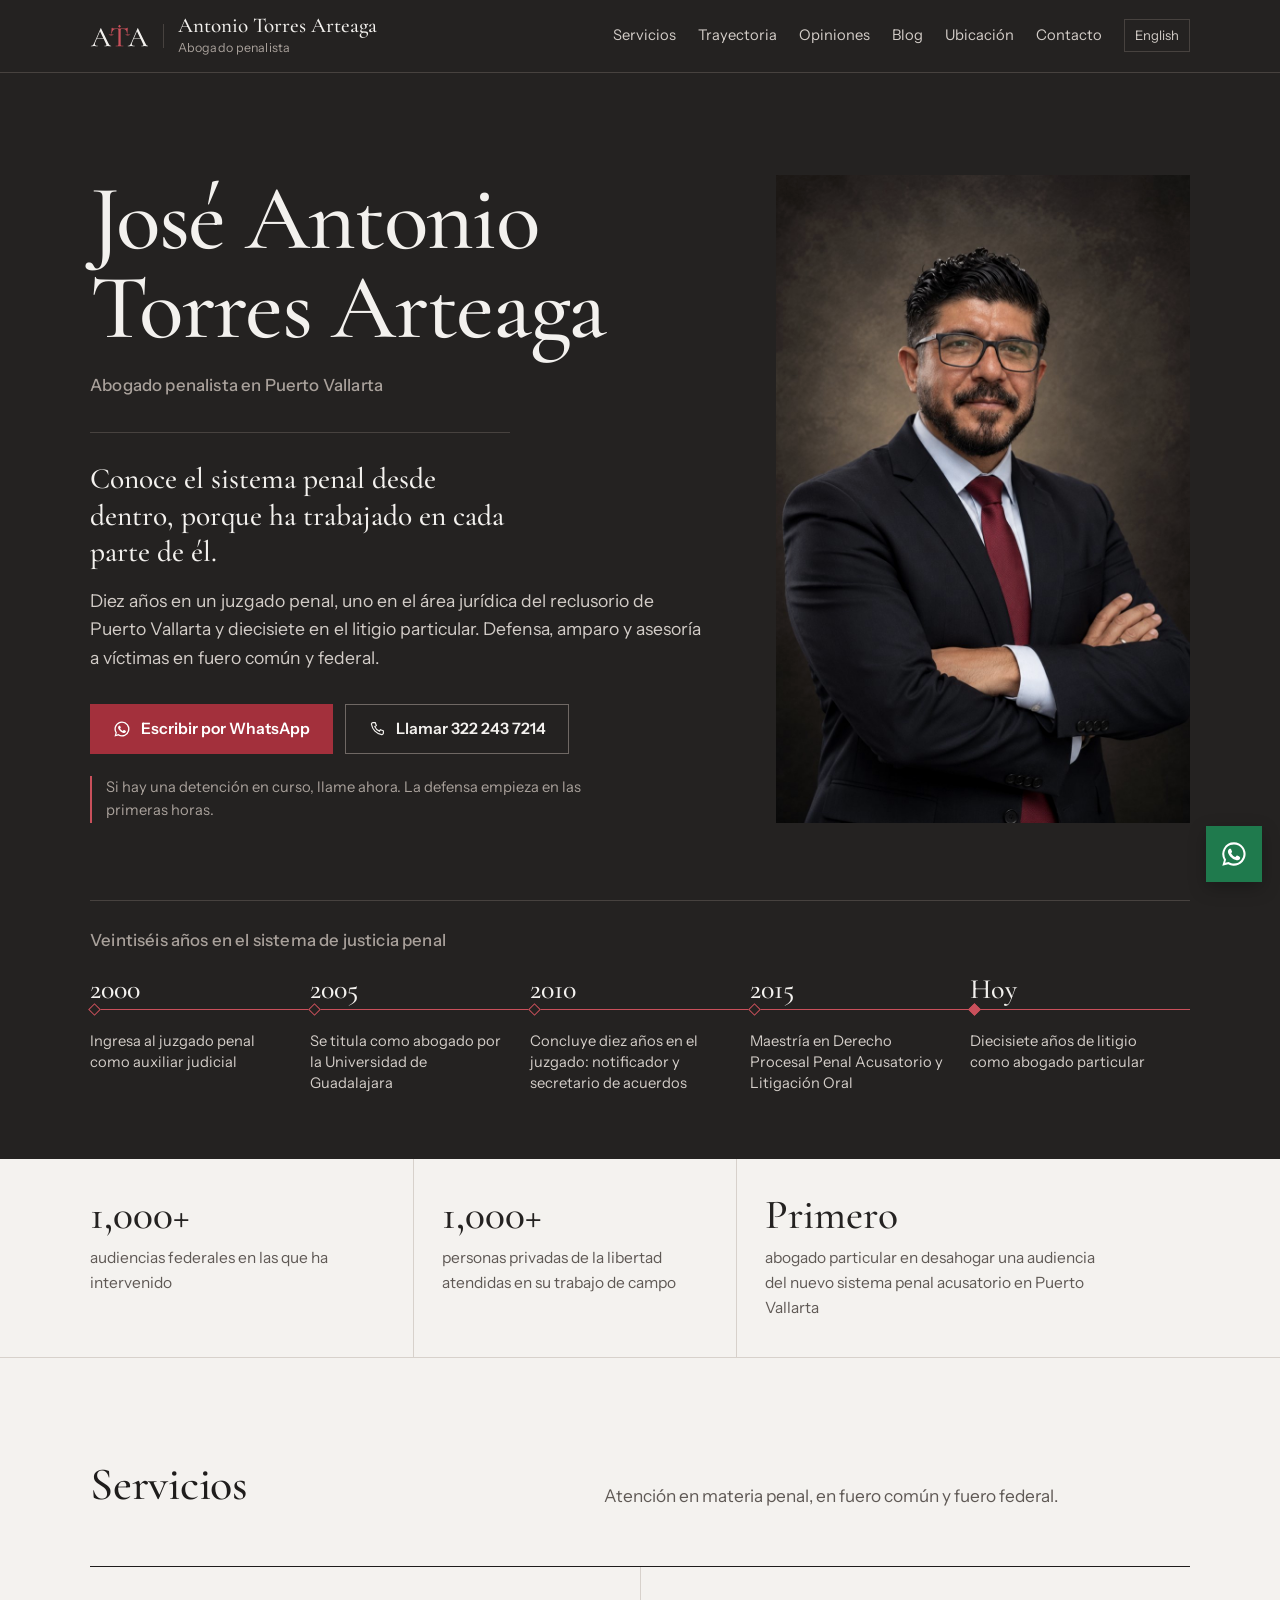
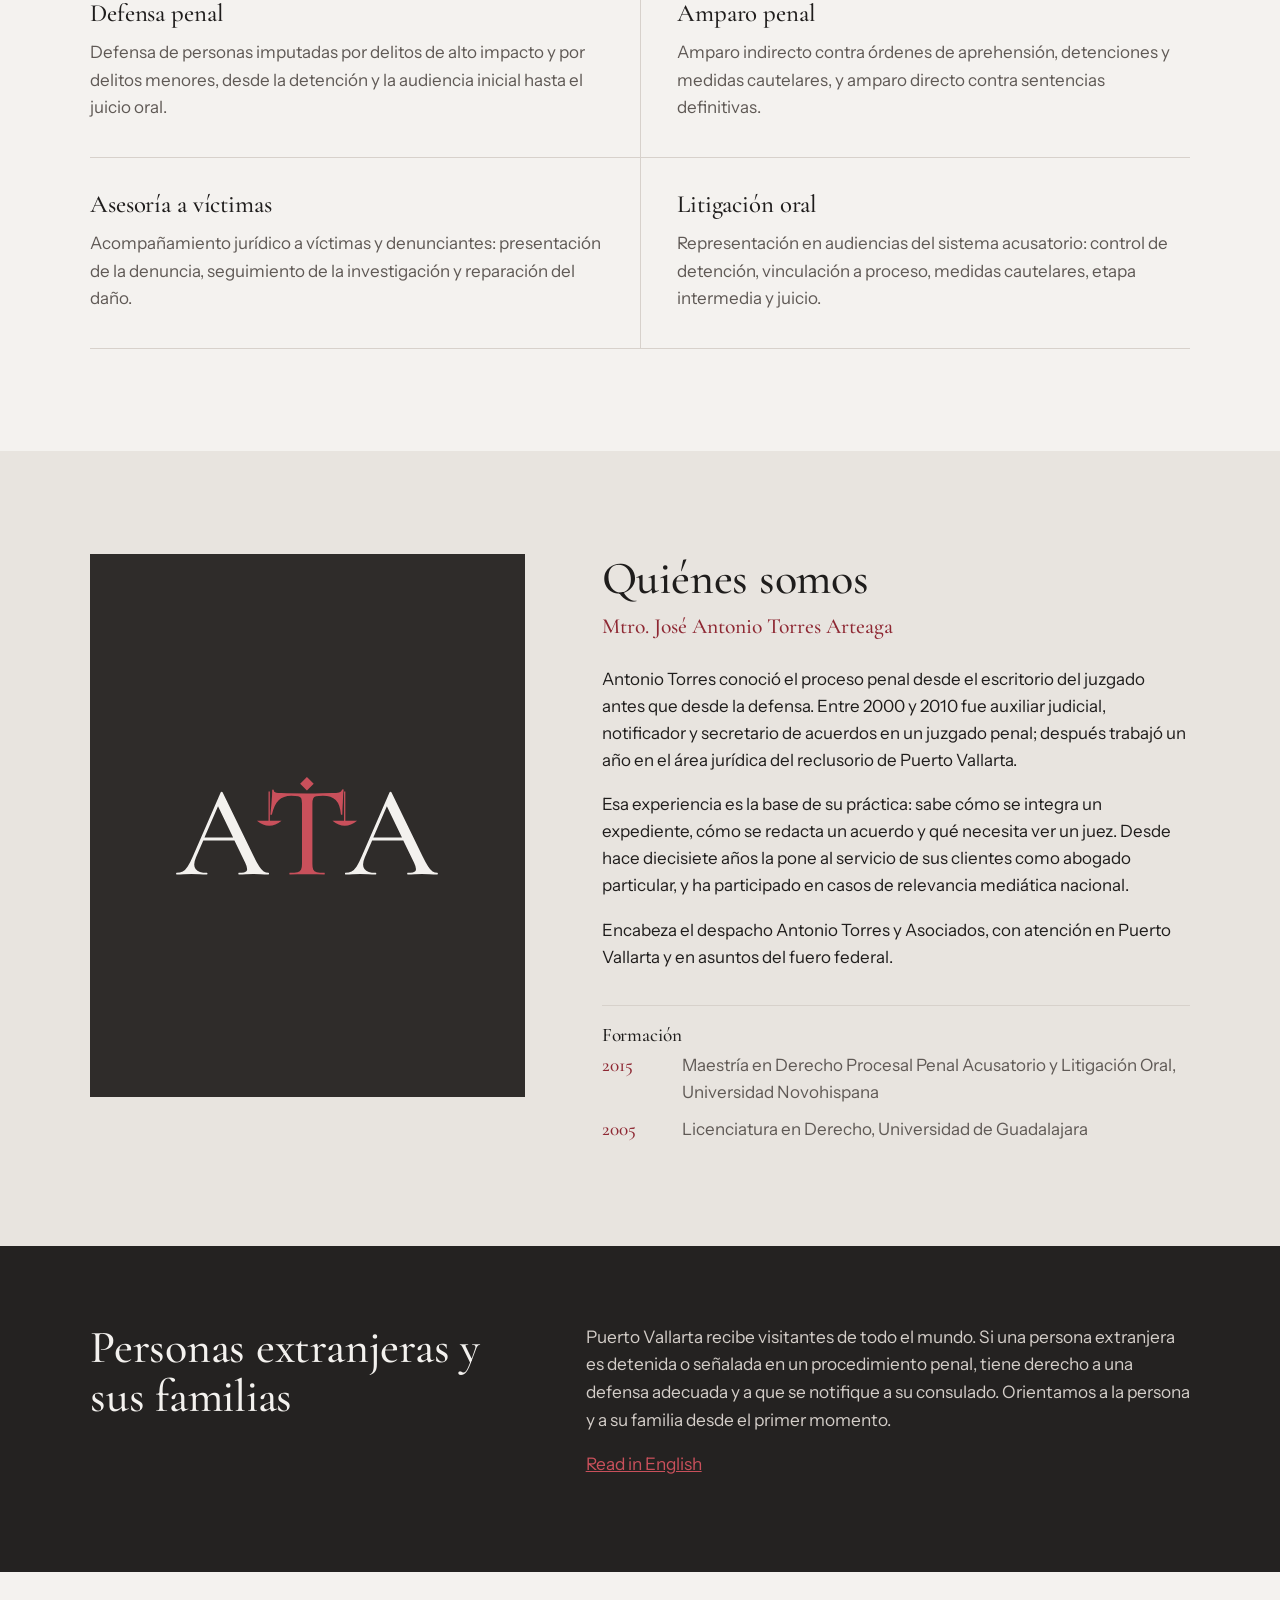
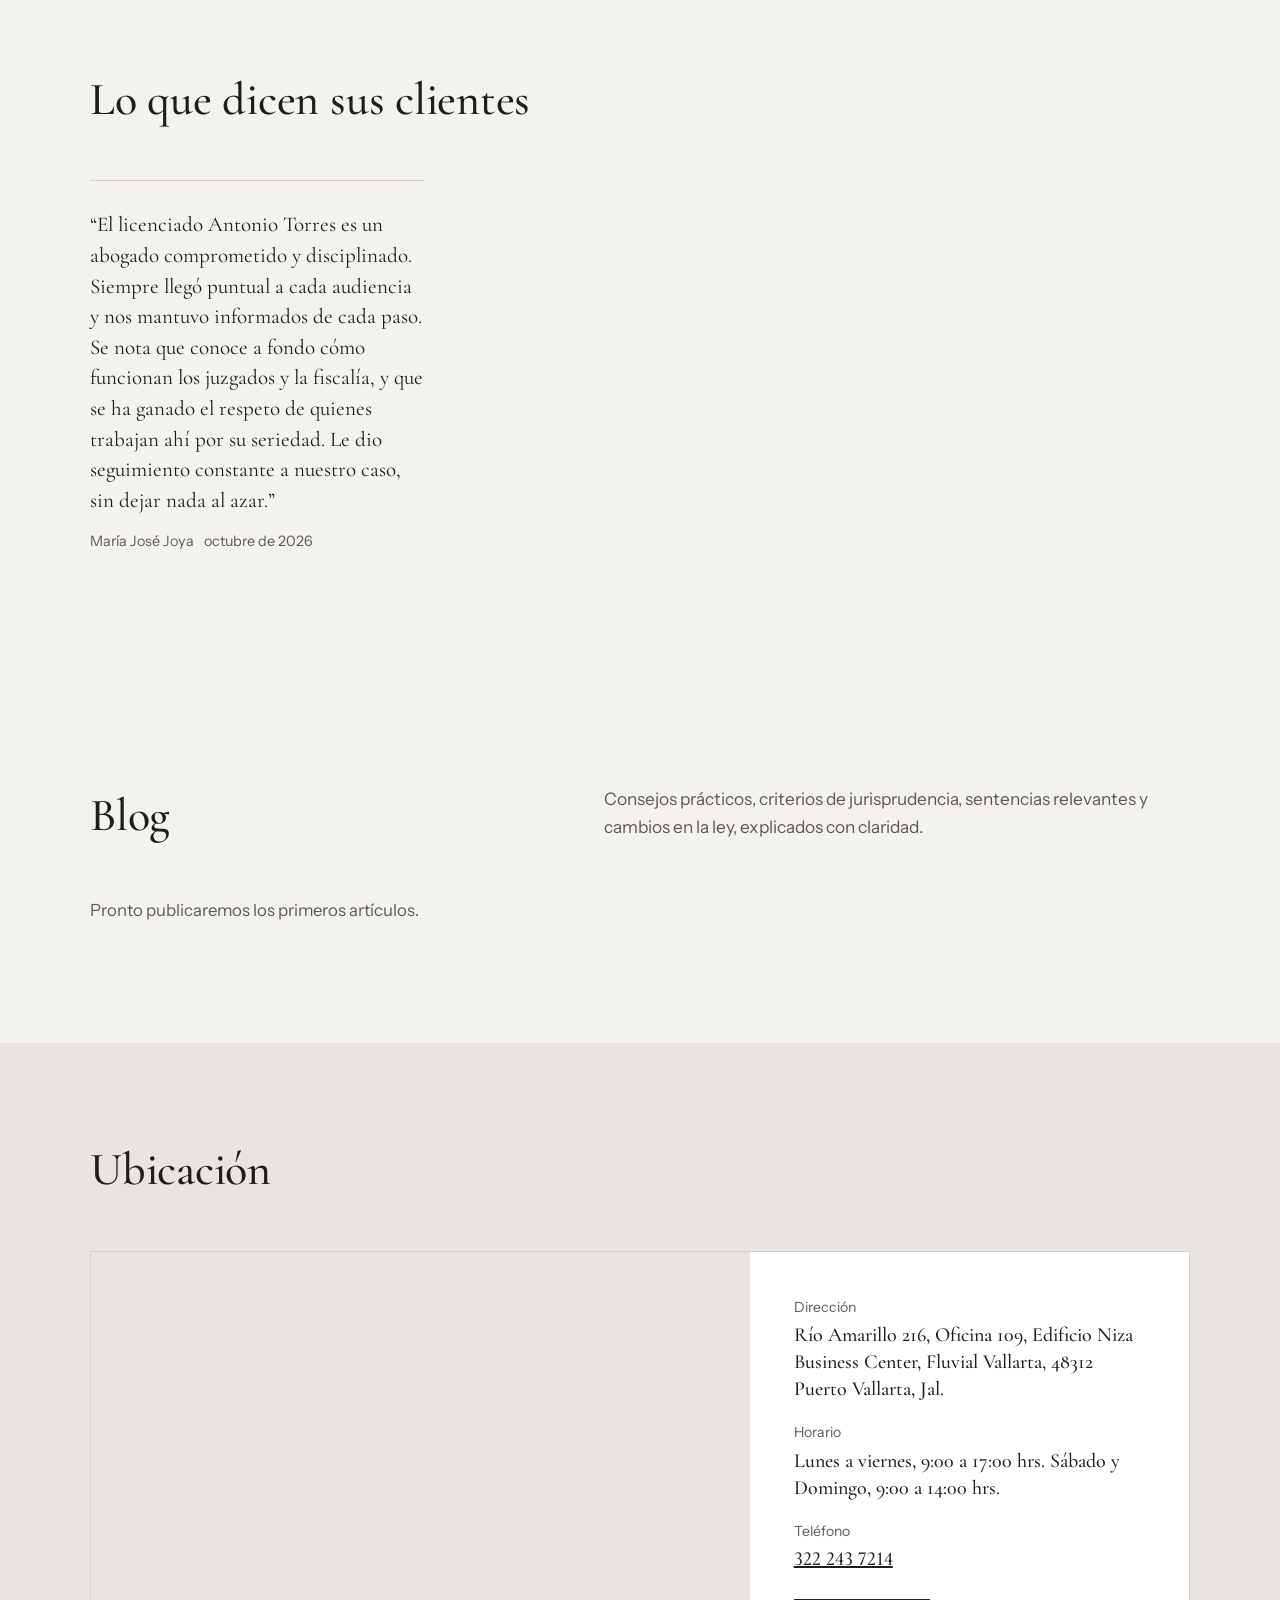
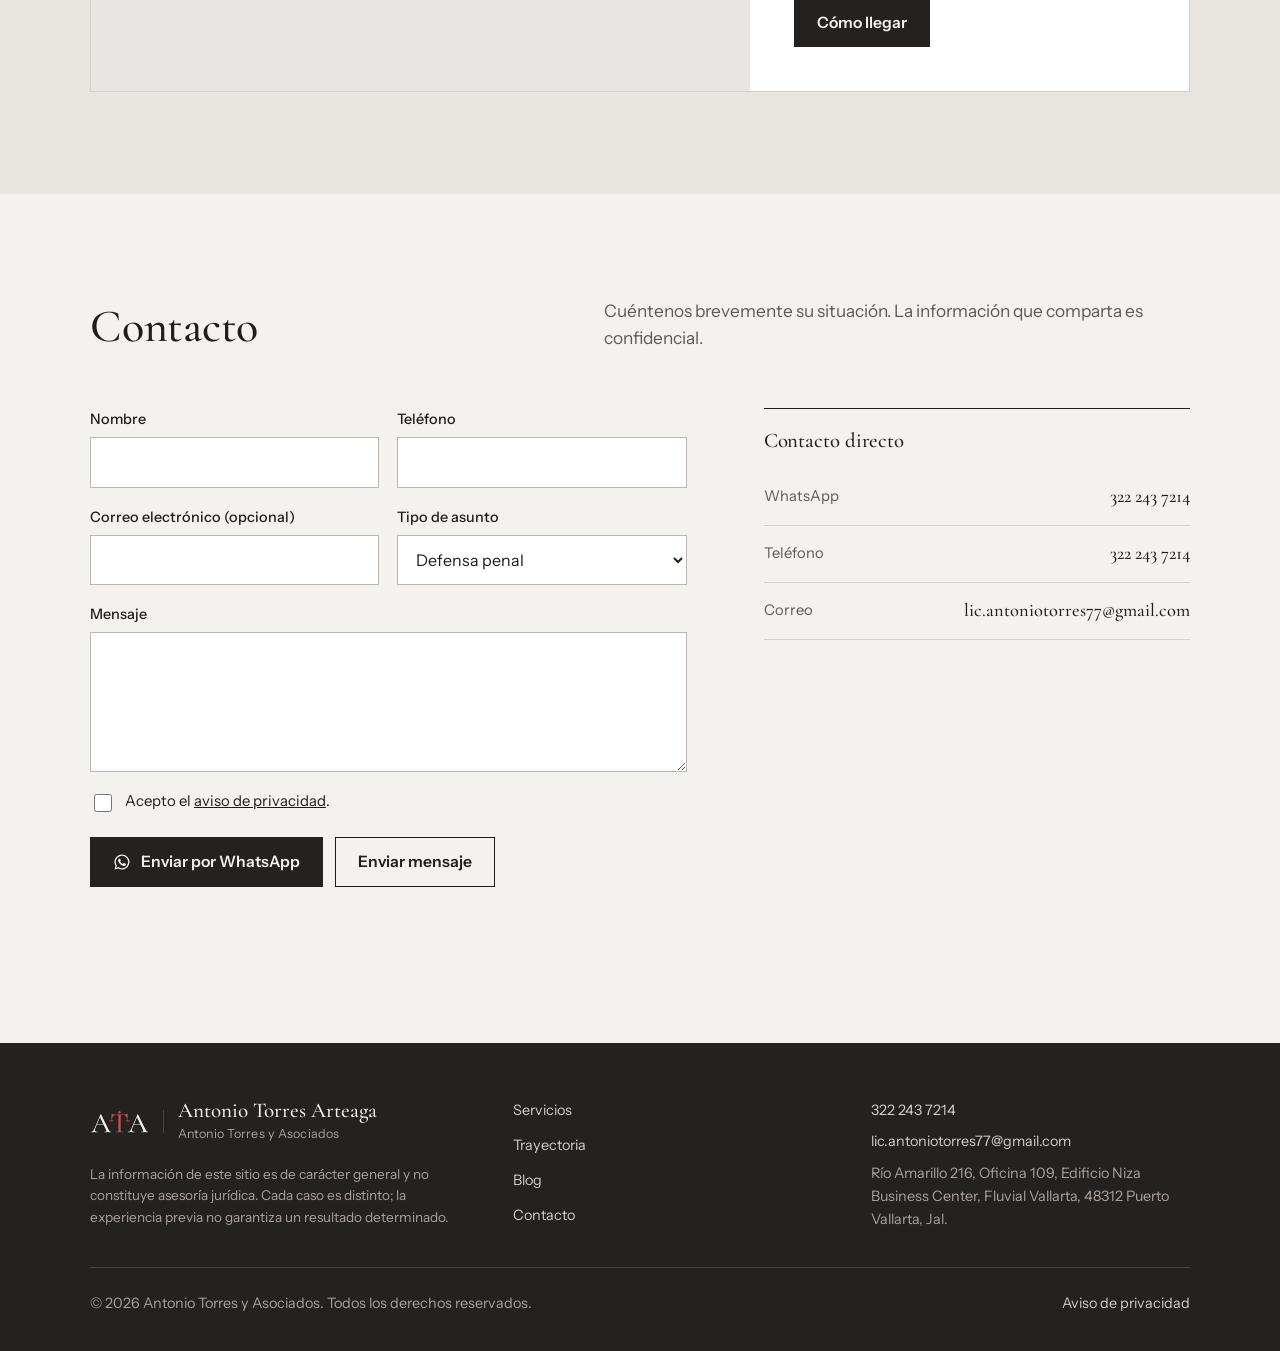
==== index.html @ cbaee975 "Publicación desde el panel · 2026-10-27 14:07" ====
<!doctype html>
<html lang="es">
<head>
<meta charset="utf-8">
<meta name="viewport" content="width=device-width,initial-scale=1">
<title>Antonio Torres Arteaga · Abogado penalista en Puerto Vallarta</title>
<meta name="description" content="Defensa penal, amparo penal y asesoría jurídica a víctimas en Puerto Vallarta. Más de 26 años en el sistema de justicia penal, fuero común y federal.">
<link rel="canonical" href="https://ata.mx/">
<link rel="alternate" hreflang="es" href="https://ata.mx/">
<link rel="alternate" hreflang="en" href="https://ata.mx/en/">
<link rel="alternate" hreflang="x-default" href="https://ata.mx/">
<meta property="og:type" content="website">
<meta property="og:title" content="Antonio Torres Arteaga · Abogado penalista en Puerto Vallarta">
<meta property="og:description" content="Defensa penal, amparo penal y asesoría jurídica a víctimas en Puerto Vallarta. Más de 26 años en el sistema de justicia penal, fuero común y federal.">
<meta property="og:url" content="https://ata.mx/">
<meta property="og:locale" content="es_MX">
<meta property="og:site_name" content="Antonio Torres Arteaga">
<meta property="og:image" content="https://ata.mx/assets/img/20261027-132414-2-abogado-antonio-torres-arteaga-retrato-corporati.jpg">
<meta name="twitter:card" content="summary_large_image">
<meta name="theme-color" content="#242221">
<link rel="icon" type="image/png" sizes="32x32" href="[data-uri]">
<link rel="icon" href="/favicon.svg" type="image/svg+xml">
<link rel="apple-touch-icon" href="[data-uri]">
<link rel="preconnect" href="https://fonts.googleapis.com">
<link rel="preconnect" href="https://fonts.gstatic.com" crossorigin>
<link href="https://fonts.googleapis.com/css2?family=Cormorant+Garamond:ital,wght@0,500;0,600;1,500&family=Instrument+Sans:wght@400;500;600&display=swap" rel="stylesheet">
<link rel="stylesheet" href="/assets/site.css?v=31646263">
<script type="application/ld+json">{"@context":"https://schema.org","@type":"Attorney","@id":"https://ata.mx/#despacho","name":"Antonio Torres Arteaga · Antonio Torres y Asociados","alternateName":"Antonio Torres y Asociados","description":"Defensa penal, amparo penal y asesoría jurídica a víctimas en Puerto Vallarta. Más de 26 años en el sistema de justicia penal, fuero común y federal.","url":"https://ata.mx/","areaServed":[{"@type":"City","name":"Puerto Vallarta"},{"@type":"State","name":"Jalisco"}],"knowsAbout":["Derecho penal","Amparo penal","Sistema penal acusatorio","Litigación oral"],"founder":{"@type":"Person","name":"José Antonio Torres Arteaga","jobTitle":"Abogado penalista","alumniOf":[{"@type":"CollegeOrUniversity","name":"Universidad de Guadalajara"},{"@type":"CollegeOrUniversity","name":"Universidad Novohispana"}]},"telephone":"+523222437214","email":"lic.antoniotorres77@gmail.com","address":{"@type":"PostalAddress","streetAddress":"Río Amarillo 216, Oficina 109, Edificio Niza Business Center, Fluvial Vallarta","addressLocality":"Puerto Vallarta","addressRegion":"Jalisco","addressCountry":"MX","postalCode":"48312"},"image":"https://ata.mx/assets/img/20261027-135233-abogado-antonio-torres-arteaga-retrato-corporativo.jpg","sameAs":["https://maps.app.goo.gl/p3qq6KmUk7NSALbJA"]}</script>
</head>
<body data-api="https://script.google.com/macros/s/AKfycbz2CCUZjYYO8m5FiT7aGrvQxWlBGZ-uTiWdEAHfwQ2h37PKjHYcOq7zwsGU9koDA2ZB/exec">
<svg width="0" height="0" style="position:absolute" aria-hidden="true">
  <symbol id="i-wa" viewBox="0 0 24 24"><path fill="currentColor" d="M12 2a10 10 0 0 0-8.6 15.1L2 22l5-1.3A10 10 0 1 0 12 2Zm0 18.2c-1.5 0-3-.4-4.3-1.2l-.3-.2-3 .8.8-2.9-.2-.3A8.2 8.2 0 1 1 12 20.2Zm4.5-6.1c-.2-.1-1.5-.7-1.7-.8-.2-.1-.4-.1-.6.1l-.8 1c-.1.2-.3.2-.5.1a6.7 6.7 0 0 1-3.3-2.9c-.3-.4.2-.4.7-1.4.1-.2 0-.3 0-.4l-.8-1.8c-.2-.5-.4-.4-.6-.4h-.5c-.2 0-.4.1-.7.3-.2.3-.9.9-.9 2.2s.9 2.5 1.1 2.7c.1.2 1.8 2.8 4.4 3.9 1.6.7 2.3.8 3.1.6.5-.1 1.5-.6 1.7-1.2.2-.6.2-1.1.2-1.2-.1-.1-.3-.2-.5-.3Z"/></symbol>
  <symbol id="i-tel" viewBox="0 0 24 24"><path fill="none" stroke="currentColor" stroke-width="1.6" d="M6.6 3.5h3l1.5 4-2 1.3a11 11 0 0 0 6.1 6.1l1.3-2 4 1.5v3a2 2 0 0 1-2.2 2A16.5 16.5 0 0 1 4.6 5.7a2 2 0 0 1 2-2.2Z"/></symbol>
</svg>

<a class="skip" href="#main">Saltar al contenido</a>
<header class="top">
  <div class="wrap">
    <a class="brand" href="/"><span class="m"><svg class="mark" viewBox="-3 22.1 207.1 81.4" aria-hidden="true" focusable="false"><path fill="var(--mark-a,#F3F1EE)" d="M70.9 98.8L70.9 98.8Q71.4 98.8 71.4 99.4Q71.4 100 70.9 100L70.9 100Q68 100 65 99.8Q61.9 99.6 59 99.6L59 99.6Q55.8 99.6 53.5 99.8Q51.1 100 48.2 100L48.2 100Q47.8 100 47.8 99.4Q47.8 98.8 48.2 98.8L48.2 98.8Q53.1 98.8 54.2 97.3Q55.3 95.7 53.1 91.1L53.1 91.1L44.8 73.9L20.9 73.9L15.3 86.8Q12.7 92.9 15 95.8Q17.3 98.8 23.6 98.8L23.6 98.8Q24.1 98.8 24.1 99.4Q24.1 100 23.6 100L23.6 100Q20.6 100 18.1 99.8Q15.6 99.6 11.8 99.6L11.8 99.6Q8.1 99.6 5.8 99.8Q3.6 100 0.4 100L0.4 100Q0 100 0 99.4Q0 98.8 0.4 98.8L0.4 98.8Q3.1 98.8 5.1 97.8Q7.1 96.7 8.9 93.9Q10.8 91.1 13 85.9L13 85.9L34.3 36.8Q34.4 36.5 35 36.5Q35.6 36.4 35.7 36.8L35.7 36.8L59.7 86.3Q62.1 91.2 63.9 94Q65.6 96.7 67.3 97.8Q69 98.8 70.9 98.8M21.8 71.7L43.8 71.7L32.2 47.6L21.8 71.7M200.6 98.8L200.6 98.8Q201.1 98.8 201.1 99.4Q201.1 100 200.6 100L200.6 100Q197.7 100 194.7 99.8Q191.6 99.6 188.7 99.6L188.7 99.6Q185.5 99.6 183.2 99.8Q180.8 100 177.9 100L177.9 100Q177.5 100 177.5 99.4Q177.5 98.8 177.9 98.8L177.9 98.8Q182.8 98.8 183.9 97.3Q185 95.7 182.8 91.1L182.8 91.1L174.5 73.9L150.6 73.9L145 86.8Q142.4 92.9 144.7 95.8Q147 98.8 153.3 98.8L153.3 98.8Q153.8 98.8 153.8 99.4Q153.8 100 153.3 100L153.3 100Q150.3 100 147.8 99.8Q145.3 99.6 141.5 99.6L141.5 99.6Q137.8 99.6 135.6 99.8Q133.3 100 130.1 100L130.1 100Q129.7 100 129.7 99.4Q129.7 98.8 130.1 98.8L130.1 98.8Q132.8 98.8 134.8 97.8Q136.8 96.7 138.7 93.9Q140.5 91.1 142.7 85.9L142.7 85.9L164 36.8Q164.1 36.5 164.7 36.5Q165.3 36.4 165.4 36.8L165.4 36.8L189.4 86.3Q191.8 91.2 193.6 94Q195.3 96.7 197 97.8Q198.7 98.8 200.6 98.8M151.5 71.7L173.5 71.7L161.9 47.6L151.5 71.7"/><path fill="var(--mark-t,#C9505B)" d="M88.5 39.5L88.5 39.5Q82.3 39.5 78.8 43Q75.3 46.4 73.6 54L73.6 54Q73.5 54.2 73 54.2Q72.4 54.2 72.4 53.9L72.4 53.9Q72.6 52.6 72.8 50.2Q73.1 47.8 73.3 45Q73.5 42.2 73.7 39.6Q73.8 37 73.8 35.3L73.8 35.3Q73.8 34.8 74.4 34.8Q75 34.8 75 35.3L75 35.3Q75 36.3 76 36.8Q77 37.2 78.3 37.4Q79.6 37.5 80.5 37.5L80.5 37.5Q89.1 37.8 100.6 37.8L100.6 37.8Q107.6 37.8 111.8 37.6Q116 37.5 119.9 37.5L119.9 37.5Q123.3 37.5 125.2 37Q127 36.6 127.5 35L127.5 35Q127.6 34.6 128.2 34.6Q128.7 34.6 128.7 35L128.7 35Q128.5 36.5 128.3 39.2Q128.2 41.9 128.1 44.8Q127.9 47.7 127.8 50.2Q127.7 52.7 127.7 53.9L127.7 53.9Q127.7 54.2 127.2 54.2Q126.6 54.2 126.6 53.9L126.6 53.9Q125.9 46.1 122.6 42.8Q119.3 39.5 112.8 39.5L112.8 39.5Q109.3 39.5 107.5 40Q105.8 40.4 105.3 41.7Q104.7 43 104.7 45.8L104.7 45.8L104.7 91.9Q104.7 94.8 105.3 96.3Q106 97.8 108 98.3Q109.9 98.8 114 98.8L114 98.8Q114.2 98.8 114.2 99.4Q114.2 100 114 100L114 100Q111.3 100 108 99.9Q104.6 99.8 100.6 99.8L100.6 99.8Q96.8 99.8 93.5 99.9Q90.1 100 87.3 100L87.3 100Q87 100 87 99.4Q87 98.8 87.3 98.8L87.3 98.8Q91.2 98.8 93.3 98.3Q95.3 97.8 96 96.3Q96.7 94.8 96.7 91.9L96.7 91.9L96.7 45.6Q96.7 42.9 96.1 41.5Q95.5 40.2 93.7 39.9Q91.9 39.5 88.5 39.5M100.5 25.1l5.2 5.2l-5.2 5.2l-5.2 -5.2ZM71 36.3h1v22.4h-1ZM62.1 58.7L81 58.7Q71.5 66.5 62.1 58.7ZM129 36.3h1v22.4h-1ZM120.1 58.7L139 58.7Q129.6 66.5 120.1 58.7Z"/></svg>
</span><span><b>Antonio Torres Arteaga</b><small>Abogado penalista</small></span></a>
    <button class="menu-btn" type="button" aria-expanded="false" aria-controls="nav">Menú</button>
    <nav class="nav" id="nav" aria-label="Principal">
      <a href="/#servicios">Servicios</a>
      <a href="/#trayectoria">Trayectoria</a>
      <a href="/#opiniones">Opiniones</a>
      <a href="/blog/">Blog</a>
      <a href="/#ubicacion">Ubicación</a>
      <a href="/#contacto">Contacto</a>
      <a class="lang" href="/en/" hreflang="en" lang="en">English</a>
    </nav>
  </div>
</header>
<main id="main">
<section class="hero" id="despacho">
  <div class="wrap">
    <div class="hero-grid">
      <div>
        <h1><span class="name">José Antonio</span><span class="name">Torres Arteaga</span><span class="role">Abogado penalista en Puerto Vallarta</span></h1>
        <p class="claim">Conoce el sistema penal desde dentro, porque ha trabajado en cada parte de él.</p>
        <p class="lead">Diez años en un juzgado penal, uno en el área jurídica del reclusorio de Puerto Vallarta y diecisiete en el litigio particular. Defensa, amparo y asesoría a víctimas en fuero común y federal.</p>
        <div class="ctas">
          <a class="btn btn-brass" href="https://wa.me/523222437214?text=Hola%2C%20quisiera%20una%20asesor%C3%ADa%20con%20el%20Mtro.%20Antonio%20Torres." target="_blank" rel="noopener"><svg><use href="#i-wa"/></svg>Escribir por WhatsApp</a>
          <a class="btn btn-line" href="tel:+523222437214"><svg><use href="#i-tel"/></svg>Llamar 322 243 7214</a>
        </div>
        <p class="urgent">Si hay una detención en curso, llame ahora. La defensa empieza en las primeras horas.</p>
      </div>
      <div class="portrait has-img">
        <img src="/assets/img/20261027-135233-abogado-antonio-torres-arteaga-retrato-corporativo.jpg" alt="Mtro. José Antonio Torres Arteaga" width="720" height="900" fetchpriority="high">
        
      </div>
    </div>
    <div class="trayecto" id="trayectoria-linea">
      <h2>Veintiséis años en el sistema de justicia penal</h2>
      <ol class="tl">
        <li><span class="y">2000</span><span class="t">Ingresa al juzgado penal como auxiliar judicial</span></li><li><span class="y">2005</span><span class="t">Se titula como abogado por la Universidad de Guadalajara</span></li><li><span class="y">2010</span><span class="t">Concluye diez años en el juzgado: notificador y secretario de acuerdos</span></li><li><span class="y">2015</span><span class="t">Maestría en Derecho Procesal Penal Acusatorio y Litigación Oral</span></li><li><span class="y">Hoy</span><span class="t">Diecisiete años de litigio como abogado particular</span></li>
      </ol>
    </div>
  </div>
</section>

<section class="facts" aria-label="Trayectoria en cifras">
  <div class="wrap">
    <div class="fact"><b>1,000+</b><span>audiencias federales en las que ha intervenido</span></div><div class="fact"><b>1,000+</b><span>personas privadas de la libertad atendidas en su trabajo de campo</span></div><div class="fact"><b>Primero</b><span>abogado particular en desahogar una audiencia del nuevo sistema penal acusatorio en Puerto Vallarta</span></div>
  </div>
</section>

<section class="sec" id="servicios">
  <div class="wrap">
    <div class="sec-head"><h2>Servicios</h2><p>Atención en materia penal, en fuero común y fuero federal.</p></div>
    <div class="services">
      <article class="service"><h3>Defensa penal</h3><p>Defensa de personas imputadas por delitos de alto impacto y por delitos menores, desde la detención y la audiencia inicial hasta el juicio oral.</p></article><article class="service"><h3>Amparo penal</h3><p>Amparo indirecto contra órdenes de aprehensión, detenciones y medidas cautelares, y amparo directo contra sentencias definitivas.</p></article><article class="service"><h3>Asesoría a víctimas</h3><p>Acompañamiento jurídico a víctimas y denunciantes: presentación de la denuncia, seguimiento de la investigación y reparación del daño.</p></article><article class="service"><h3>Litigación oral</h3><p>Representación en audiencias del sistema acusatorio: control de detención, vinculación a proceso, medidas cautelares, etapa intermedia y juicio.</p></article>
    </div>
  </div>
</section>

<section class="sec sec-alt" id="trayectoria">
  <div class="wrap">
    <div class="about">
      <div class="about-photo no-img">
        
        <span class="m"><svg class="mark" viewBox="-3 22.1 207.1 81.4" aria-hidden="true" focusable="false"><path fill="var(--mark-a,#F3F1EE)" d="M70.9 98.8L70.9 98.8Q71.4 98.8 71.4 99.4Q71.4 100 70.9 100L70.9 100Q68 100 65 99.8Q61.9 99.6 59 99.6L59 99.6Q55.8 99.6 53.5 99.8Q51.1 100 48.2 100L48.2 100Q47.8 100 47.8 99.4Q47.8 98.8 48.2 98.8L48.2 98.8Q53.1 98.8 54.2 97.3Q55.3 95.7 53.1 91.1L53.1 91.1L44.8 73.9L20.9 73.9L15.3 86.8Q12.7 92.9 15 95.8Q17.3 98.8 23.6 98.8L23.6 98.8Q24.1 98.8 24.1 99.4Q24.1 100 23.6 100L23.6 100Q20.6 100 18.1 99.8Q15.6 99.6 11.8 99.6L11.8 99.6Q8.1 99.6 5.8 99.8Q3.6 100 0.4 100L0.4 100Q0 100 0 99.4Q0 98.8 0.4 98.8L0.4 98.8Q3.1 98.8 5.1 97.8Q7.1 96.7 8.9 93.9Q10.8 91.1 13 85.9L13 85.9L34.3 36.8Q34.4 36.5 35 36.5Q35.6 36.4 35.7 36.8L35.7 36.8L59.7 86.3Q62.1 91.2 63.9 94Q65.6 96.7 67.3 97.8Q69 98.8 70.9 98.8M21.8 71.7L43.8 71.7L32.2 47.6L21.8 71.7M200.6 98.8L200.6 98.8Q201.1 98.8 201.1 99.4Q201.1 100 200.6 100L200.6 100Q197.7 100 194.7 99.8Q191.6 99.6 188.7 99.6L188.7 99.6Q185.5 99.6 183.2 99.8Q180.8 100 177.9 100L177.9 100Q177.5 100 177.5 99.4Q177.5 98.8 177.9 98.8L177.9 98.8Q182.8 98.8 183.9 97.3Q185 95.7 182.8 91.1L182.8 91.1L174.5 73.9L150.6 73.9L145 86.8Q142.4 92.9 144.7 95.8Q147 98.8 153.3 98.8L153.3 98.8Q153.8 98.8 153.8 99.4Q153.8 100 153.3 100L153.3 100Q150.3 100 147.8 99.8Q145.3 99.6 141.5 99.6L141.5 99.6Q137.8 99.6 135.6 99.8Q133.3 100 130.1 100L130.1 100Q129.7 100 129.7 99.4Q129.7 98.8 130.1 98.8L130.1 98.8Q132.8 98.8 134.8 97.8Q136.8 96.7 138.7 93.9Q140.5 91.1 142.7 85.9L142.7 85.9L164 36.8Q164.1 36.5 164.7 36.5Q165.3 36.4 165.4 36.8L165.4 36.8L189.4 86.3Q191.8 91.2 193.6 94Q195.3 96.7 197 97.8Q198.7 98.8 200.6 98.8M151.5 71.7L173.5 71.7L161.9 47.6L151.5 71.7"/><path fill="var(--mark-t,#C9505B)" d="M88.5 39.5L88.5 39.5Q82.3 39.5 78.8 43Q75.3 46.4 73.6 54L73.6 54Q73.5 54.2 73 54.2Q72.4 54.2 72.4 53.9L72.4 53.9Q72.6 52.6 72.8 50.2Q73.1 47.8 73.3 45Q73.5 42.2 73.7 39.6Q73.8 37 73.8 35.3L73.8 35.3Q73.8 34.8 74.4 34.8Q75 34.8 75 35.3L75 35.3Q75 36.3 76 36.8Q77 37.2 78.3 37.4Q79.6 37.5 80.5 37.5L80.5 37.5Q89.1 37.8 100.6 37.8L100.6 37.8Q107.6 37.8 111.8 37.6Q116 37.5 119.9 37.5L119.9 37.5Q123.3 37.5 125.2 37Q127 36.6 127.5 35L127.5 35Q127.6 34.6 128.2 34.6Q128.7 34.6 128.7 35L128.7 35Q128.5 36.5 128.3 39.2Q128.2 41.9 128.1 44.8Q127.9 47.7 127.8 50.2Q127.7 52.7 127.7 53.9L127.7 53.9Q127.7 54.2 127.2 54.2Q126.6 54.2 126.6 53.9L126.6 53.9Q125.9 46.1 122.6 42.8Q119.3 39.5 112.8 39.5L112.8 39.5Q109.3 39.5 107.5 40Q105.8 40.4 105.3 41.7Q104.7 43 104.7 45.8L104.7 45.8L104.7 91.9Q104.7 94.8 105.3 96.3Q106 97.8 108 98.3Q109.9 98.8 114 98.8L114 98.8Q114.2 98.8 114.2 99.4Q114.2 100 114 100L114 100Q111.3 100 108 99.9Q104.6 99.8 100.6 99.8L100.6 99.8Q96.8 99.8 93.5 99.9Q90.1 100 87.3 100L87.3 100Q87 100 87 99.4Q87 98.8 87.3 98.8L87.3 98.8Q91.2 98.8 93.3 98.3Q95.3 97.8 96 96.3Q96.7 94.8 96.7 91.9L96.7 91.9L96.7 45.6Q96.7 42.9 96.1 41.5Q95.5 40.2 93.7 39.9Q91.9 39.5 88.5 39.5M100.5 25.1l5.2 5.2l-5.2 5.2l-5.2 -5.2ZM71 36.3h1v22.4h-1ZM62.1 58.7L81 58.7Q71.5 66.5 62.1 58.7ZM129 36.3h1v22.4h-1ZM120.1 58.7L139 58.7Q129.6 66.5 120.1 58.7Z"/></svg>
</span>
      </div>
      <div>
        <h2>Quiénes somos</h2>
        <p class="name">Mtro. José Antonio Torres Arteaga</p>
        <div class="body"><p>Antonio Torres conoció el proceso penal desde el escritorio del juzgado antes que desde la defensa. Entre 2000 y 2010 fue auxiliar judicial, notificador y secretario de acuerdos en un juzgado penal; después trabajó un año en el área jurídica del reclusorio de Puerto Vallarta.</p><p>Esa experiencia es la base de su práctica: sabe cómo se integra un expediente, cómo se redacta un acuerdo y qué necesita ver un juez. Desde hace diecisiete años la pone al servicio de sus clientes como abogado particular, y ha participado en casos de relevancia mediática nacional.</p><p>Encabeza el despacho Antonio Torres y Asociados, con atención en Puerto Vallarta y en asuntos del fuero federal.</p></div>
        <div class="edu">
          <h3>Formación</h3>
          <dl><dt>2015</dt><dd>Maestría en Derecho Procesal Penal Acusatorio y Litigación Oral, Universidad Novohispana</dd><dt>2005</dt><dd>Licenciatura en Derecho, Universidad de Guadalajara</dd></dl>
          
        </div>
      </div>
    </div>
    
  </div>
</section>

<section class="foreign" lang="es">
  <div class="wrap">
    <h2>Personas extranjeras y sus familias</h2>
    <div><p>Puerto Vallarta recibe visitantes de todo el mundo. Si una persona extranjera es detenida o señalada en un procedimiento penal, tiene derecho a una defensa adecuada y a que se notifique a su consulado. Orientamos a la persona y a su familia desde el primer momento.</p><p><a href="/en/" hreflang="en" lang="en">Read in English</a></p></div>
  </div>
</section>



<section class="sec" id="opiniones">
  <div class="wrap">
    <div class="sec-head"><h2>Lo que dicen sus clientes</h2><p></p></div>
    <div class="rating" id="g-rating">
      <b>5.0</b>
      <div><span class="stars">★★★★★</span><small>Calificación en Google · <span class="n"></span> opiniones</small></div>
      <div class="links"><a data-gurl href="https://maps.app.goo.gl/p3qq6KmUk7NSALbJA" target="_blank" rel="noopener">Ver todas las opiniones en Google</a><a data-gurl data-write href="https://maps.app.goo.gl/p3qq6KmUk7NSALbJA" target="_blank" rel="noopener">Dejar una opinión</a></div>
    </div>
    <div class="quotes" id="quotes">
      <blockquote class="quote"><p>“El licenciado Antonio Torres es un abogado comprometido y disciplinado. Siempre llegó puntual a cada audiencia y nos mantuvo informados de cada paso. Se nota que conoce a fondo cómo funcionan los juzgados y la fiscalía, y que se ha ganado el respeto de quienes trabajan ahí por su seriedad. Le dio seguimiento constante a nuestro caso, sin dejar nada al azar.”</p><footer><span>María José  Joya</span><span>octubre de 2026</span></footer></blockquote>
    </div>
    <p class="g-attr" id="g-attr" hidden>Opiniones publicadas en Google</p>
    <div id="g-reviews"></div>
  </div>
</section>

<section class="sec" id="blog">
  <div class="wrap">
    <div class="sec-head"><h2>Blog</h2><p>Consejos prácticos, criterios de jurisprudencia, sentencias relevantes y cambios en la ley, explicados con claridad.</p></div>
    
    <p class="empty">Pronto publicaremos los primeros artículos.</p>
  </div>
</section>

<section class="sec sec-alt" id="ubicacion">
  <div class="wrap">
    <div class="sec-head"><h2>Ubicación</h2><p></p></div>
    <div class="loc">
      <iframe src="https://www.google.com/maps/embed?pb=!1m18!1m12!1m3!1d3733.148321267916!2d-105.23093572475332!3d20.66354388089597!2m3!1f0!2f0!3f0!3m2!1i1024!2i768!4f13.1!3m3!1m2!1s0x842145c66043c8ab%3A0x863e3ac1b6f8b145!2sAbogado%20penalista%20maestro%20Jose%20Antonio%20Torres%20Arteaga!5e0!3m2!1ses-419!2smx!4v1793129012242!5m2!1ses-419!2smx" title="Mapa de la ubicación del despacho" loading="lazy" referrerpolicy="no-referrer-when-downgrade" allowfullscreen></iframe>
      <div class="info">
        <dl>
          <dt>Dirección</dt><dd>Río Amarillo 216, Oficina 109, Edificio Niza Business Center, Fluvial Vallarta, 48312 Puerto Vallarta, Jal.</dd>
          <dt>Horario</dt><dd>Lunes a viernes, 9:00 a 17:00 hrs. Sábado y Domingo, 9:00 a 14:00  hrs.</dd>
          <dt>Teléfono</dt><dd><a href="tel:+523222437214">322 243 7214</a></dd>
        </dl>
        <a class="btn btn-dark" href="https://maps.app.goo.gl/p3qq6KmUk7NSALbJA" target="_blank" rel="noopener">Cómo llegar</a>
      </div>
    </div>
  </div>
</section>

<section class="sec" id="contacto">
  <div class="wrap">
    <div class="sec-head"><h2>Contacto</h2><p>Cuéntenos brevemente su situación. La información que comparta es confidencial.</p></div>
    <div class="contact">
      <form id="contact-form" novalidate>
        <div class="row">
          <div class="field"><label for="f-n">Nombre</label><input id="f-n" name="nombre" autocomplete="name" required></div>
          <div class="field"><label for="f-t">Teléfono</label><input id="f-t" name="telefono" type="tel" autocomplete="tel" required></div>
        </div>
        <div class="row">
          <div class="field"><label for="f-e">Correo electrónico (opcional)</label><input id="f-e" name="correo" type="email" autocomplete="email"></div>
          <div class="field"><label for="f-y">Tipo de asunto</label><select id="f-y" name="tipo"><option>Defensa penal</option><option>Amparo penal</option><option>Soy víctima o denunciante</option><option>Otro asunto</option></select></div>
        </div>
        <div class="field"><label for="f-m">Mensaje</label><textarea id="f-m" name="mensaje" required></textarea></div>
        <input class="hp" name="empresa" tabindex="-1" autocomplete="off" aria-hidden="true">
        <label class="consent"><input type="checkbox" name="consent" required><span>Acepto el <a href="/aviso-de-privacidad/" target="_blank">aviso de privacidad</a>.</span></label>
        <div class="form-actions">
          <button class="btn btn-brass" type="button" data-wa="https://wa.me/523222437214"><svg><use href="#i-wa"/></svg>Enviar por WhatsApp</button>
          <button class="btn btn-ghost" type="submit">Enviar mensaje</button>
        </div>
        <p class="form-msg" role="status" aria-live="polite"></p>
      </form>
      <div class="channels">
        <h3>Contacto directo</h3>
        <a href="https://wa.me/523222437214?text=Hola%2C%20quisiera%20una%20asesor%C3%ADa%20con%20el%20Mtro.%20Antonio%20Torres." target="_blank" rel="noopener"><span>WhatsApp</span><span>322 243 7214</span></a>
        <a href="tel:+523222437214"><span>Teléfono</span><span>322 243 7214</span></a>
        <a href="mailto:lic.antoniotorres77@gmail.com"><span>Correo</span><span>lic.antoniotorres77@gmail.com</span></a>
        
      </div>
    </div>
  </div>
</section>

</main>
<footer class="foot">
  <div class="wrap">
    <div class="grid">
      <div>
        <a class="brand" href="/"><span class="m"><svg class="mark" viewBox="-3 22.1 207.1 81.4" aria-hidden="true" focusable="false"><path fill="var(--mark-a,#F3F1EE)" d="M70.9 98.8L70.9 98.8Q71.4 98.8 71.4 99.4Q71.4 100 70.9 100L70.9 100Q68 100 65 99.8Q61.9 99.6 59 99.6L59 99.6Q55.8 99.6 53.5 99.8Q51.1 100 48.2 100L48.2 100Q47.8 100 47.8 99.4Q47.8 98.8 48.2 98.8L48.2 98.8Q53.1 98.8 54.2 97.3Q55.3 95.7 53.1 91.1L53.1 91.1L44.8 73.9L20.9 73.9L15.3 86.8Q12.7 92.9 15 95.8Q17.3 98.8 23.6 98.8L23.6 98.8Q24.1 98.8 24.1 99.4Q24.1 100 23.6 100L23.6 100Q20.6 100 18.1 99.8Q15.6 99.6 11.8 99.6L11.8 99.6Q8.1 99.6 5.8 99.8Q3.6 100 0.4 100L0.4 100Q0 100 0 99.4Q0 98.8 0.4 98.8L0.4 98.8Q3.1 98.8 5.1 97.8Q7.1 96.7 8.9 93.9Q10.8 91.1 13 85.9L13 85.9L34.3 36.8Q34.4 36.5 35 36.5Q35.6 36.4 35.7 36.8L35.7 36.8L59.7 86.3Q62.1 91.2 63.9 94Q65.6 96.7 67.3 97.8Q69 98.8 70.9 98.8M21.8 71.7L43.8 71.7L32.2 47.6L21.8 71.7M200.6 98.8L200.6 98.8Q201.1 98.8 201.1 99.4Q201.1 100 200.6 100L200.6 100Q197.7 100 194.7 99.8Q191.6 99.6 188.7 99.6L188.7 99.6Q185.5 99.6 183.2 99.8Q180.8 100 177.9 100L177.9 100Q177.5 100 177.5 99.4Q177.5 98.8 177.9 98.8L177.9 98.8Q182.8 98.8 183.9 97.3Q185 95.7 182.8 91.1L182.8 91.1L174.5 73.9L150.6 73.9L145 86.8Q142.4 92.9 144.7 95.8Q147 98.8 153.3 98.8L153.3 98.8Q153.8 98.8 153.8 99.4Q153.8 100 153.3 100L153.3 100Q150.3 100 147.8 99.8Q145.3 99.6 141.5 99.6L141.5 99.6Q137.8 99.6 135.6 99.8Q133.3 100 130.1 100L130.1 100Q129.7 100 129.7 99.4Q129.7 98.8 130.1 98.8L130.1 98.8Q132.8 98.8 134.8 97.8Q136.8 96.7 138.7 93.9Q140.5 91.1 142.7 85.9L142.7 85.9L164 36.8Q164.1 36.5 164.7 36.5Q165.3 36.4 165.4 36.8L165.4 36.8L189.4 86.3Q191.8 91.2 193.6 94Q195.3 96.7 197 97.8Q198.7 98.8 200.6 98.8M151.5 71.7L173.5 71.7L161.9 47.6L151.5 71.7"/><path fill="var(--mark-t,#C9505B)" d="M88.5 39.5L88.5 39.5Q82.3 39.5 78.8 43Q75.3 46.4 73.6 54L73.6 54Q73.5 54.2 73 54.2Q72.4 54.2 72.4 53.9L72.4 53.9Q72.6 52.6 72.8 50.2Q73.1 47.8 73.3 45Q73.5 42.2 73.7 39.6Q73.8 37 73.8 35.3L73.8 35.3Q73.8 34.8 74.4 34.8Q75 34.8 75 35.3L75 35.3Q75 36.3 76 36.8Q77 37.2 78.3 37.4Q79.6 37.5 80.5 37.5L80.5 37.5Q89.1 37.8 100.6 37.8L100.6 37.8Q107.6 37.8 111.8 37.6Q116 37.5 119.9 37.5L119.9 37.5Q123.3 37.5 125.2 37Q127 36.6 127.5 35L127.5 35Q127.6 34.6 128.2 34.6Q128.7 34.6 128.7 35L128.7 35Q128.5 36.5 128.3 39.2Q128.2 41.9 128.1 44.8Q127.9 47.7 127.8 50.2Q127.7 52.7 127.7 53.9L127.7 53.9Q127.7 54.2 127.2 54.2Q126.6 54.2 126.6 53.9L126.6 53.9Q125.9 46.1 122.6 42.8Q119.3 39.5 112.8 39.5L112.8 39.5Q109.3 39.5 107.5 40Q105.8 40.4 105.3 41.7Q104.7 43 104.7 45.8L104.7 45.8L104.7 91.9Q104.7 94.8 105.3 96.3Q106 97.8 108 98.3Q109.9 98.8 114 98.8L114 98.8Q114.2 98.8 114.2 99.4Q114.2 100 114 100L114 100Q111.3 100 108 99.9Q104.6 99.8 100.6 99.8L100.6 99.8Q96.8 99.8 93.5 99.9Q90.1 100 87.3 100L87.3 100Q87 100 87 99.4Q87 98.8 87.3 98.8L87.3 98.8Q91.2 98.8 93.3 98.3Q95.3 97.8 96 96.3Q96.7 94.8 96.7 91.9L96.7 91.9L96.7 45.6Q96.7 42.9 96.1 41.5Q95.5 40.2 93.7 39.9Q91.9 39.5 88.5 39.5M100.5 25.1l5.2 5.2l-5.2 5.2l-5.2 -5.2ZM71 36.3h1v22.4h-1ZM62.1 58.7L81 58.7Q71.5 66.5 62.1 58.7ZM129 36.3h1v22.4h-1ZM120.1 58.7L139 58.7Q129.6 66.5 120.1 58.7Z"/></svg>
</span><span><b>Antonio Torres Arteaga</b><small>Antonio Torres y Asociados</small></span></a>
        <p class="disc">La información de este sitio es de carácter general y no constituye asesoría jurídica. Cada caso es distinto; la experiencia previa no garantiza un resultado determinado.</p>
      </div>
      <ul>
        <li><a href="/#servicios">Servicios</a></li>
        <li><a href="/#trayectoria">Trayectoria</a></li>
        <li><a href="/blog/">Blog</a></li>
        <li><a href="/#contacto">Contacto</a></li>
      </ul>
      <ul>
        <li><a href="tel:+523222437214">322 243 7214</a></li>
        <li><a href="mailto:lic.antoniotorres77@gmail.com">lic.antoniotorres77@gmail.com</a></li>
        
        <li>Río Amarillo 216, Oficina 109, Edificio Niza Business Center, Fluvial Vallarta, 48312 Puerto Vallarta, Jal.</li>
      </ul>
    </div>
    <div class="legal">
      <span>© <span data-year>2026</span> Antonio Torres y Asociados. Todos los derechos reservados.</span>
      <a href="/aviso-de-privacidad/">Aviso de privacidad</a>
    </div>
  </div>
</footer>
<a class="wa-float" href="https://wa.me/523222437214?text=Hola%2C%20quisiera%20una%20asesor%C3%ADa%20con%20el%20Mtro.%20Antonio%20Torres." target="_blank" rel="noopener" aria-label="WhatsApp"><svg><use href="#i-wa"/></svg></a>
<script type="application/json" id="t-js">{"invalid":"Escriba su nombre, un teléfono y su mensaje, y acepte el aviso de privacidad.","sending":"Enviando…","ok":"Mensaje recibido. Le contactaremos a la brevedad.","error":"No se pudo enviar el mensaje. Escríbanos por WhatsApp o llámenos.","greeting":"Hola, quisiera una asesoría con el Mtro. Antonio Torres."}</script>
<script src="/assets/site.js?v=31646263" defer></script>
</body>
</html>
---- assets/site.css ----
:root{
  /* PALETA · cambie solo estos valores para recolorear todo el sitio */
  --dark:#242221;
  --dark-2:#2F2C2A;
  --dark-line:#47423F;
  --dark-btn-line:#6F6864;
  --on-dark:#F3F1EE;
  --on-dark-2:#D3CDC8;
  --on-dark-3:#A9A19B;
  --paper:#F4F2EF;
  --paper-2:#E8E4DF;
  --ink:#1F1D1C;
  --mute:#5F5955;
  --rule:#D7D1CB;
  --field:#BDB6B0;
  --white:#FFFFFF;
  --accent:#A3303C;
  --accent-hover:#B53B47;
  --on-accent:#FFFFFF;
  --accent-ink:#8E2833;
  --accent-on-dark:#C9505B;
  --wa:#1F7A4D; --wa-hover:#18653F; --ok:#2D6A3E; --err:#9B2C2C;
  --mark-a:var(--on-dark); --mark-t:var(--accent-on-dark);
  --serif:"Cormorant Garamond",Georgia,"Times New Roman",serif;
  --sans:"Instrument Sans",system-ui,-apple-system,"Segoe UI",sans-serif;
  --wrap:1180px; --gut:clamp(16px,4vw,40px);
}
*,*::before,*::after{box-sizing:border-box;font-variant-numeric:lining-nums}
html{-webkit-text-size-adjust:100%;scroll-behavior:smooth;scroll-padding-top:84px}
body{margin:0;background:var(--paper);color:var(--ink);font:400 17px/1.6 var(--sans);text-rendering:optimizeLegibility;font-variant-numeric:lining-nums}
img{max-width:100%;height:auto;display:block}
a{color:inherit}
:focus-visible{outline:2px solid var(--accent-ink);outline-offset:3px}
.hero :focus-visible,.top :focus-visible,.foot :focus-visible,.foreign :focus-visible,.page-head :focus-visible,.post-cta :focus-visible{outline-color:var(--accent-on-dark)}
.wrap{max-width:var(--wrap);margin:0 auto;padding:0 var(--gut)}
.sr{position:absolute;width:1px;height:1px;overflow:hidden;clip:rect(0 0 0 0);white-space:nowrap}
.skip{position:absolute;left:-999px;top:8px;background:var(--accent);color:var(--dark);padding:8px 14px;z-index:99}
.skip:focus{left:8px}
h1,h2,h3{font-family:var(--serif);font-weight:500;letter-spacing:-.005em;margin:0}
h2{font-size:clamp(2rem,3.6vw,2.9rem);line-height:1.08}
h3{font-size:1.55rem;line-height:1.15}
p{margin:0 0 1em}
.mark{display:block;width:100%;height:auto}

/* Encabezado */
.top{position:sticky;top:0;z-index:40;background:var(--dark);color:var(--on-dark);border-bottom:1px solid var(--dark-line)}
.top .wrap{display:flex;align-items:center;gap:20px;min-height:72px}
.brand{display:flex;align-items:center;gap:12px;text-decoration:none;margin-right:auto}
.brand .m{width:74px;flex:none;padding-right:14px;margin-right:2px;border-right:1px solid var(--dark-line)}
@media (max-width:480px){.brand .m{width:56px;padding-right:10px}.brand b{font-size:1.12rem}.brand small{font-size:.72rem}}
.brand b{display:block;font:500 1.32rem/1.05 var(--serif)}
.brand small{display:block;font-size:.78rem;color:var(--on-dark-3);letter-spacing:.01em;margin-top:2px}
.nav{display:flex;gap:22px;align-items:center}
.nav a{font-size:.92rem;text-decoration:none;color:var(--on-dark-2);padding:6px 0;border-bottom:1px solid transparent}
.nav a:hover{color:var(--on-dark);border-bottom-color:var(--accent-on-dark)}
.nav .lang{border:1px solid var(--dark-line);padding:5px 10px;font-size:.82rem}
.nav .lang:hover{border-color:var(--accent-on-dark)}
.menu-btn{display:none;background:none;border:1px solid var(--dark-line);color:var(--on-dark);font:500 .9rem var(--sans);padding:8px 12px;cursor:pointer}
@media (max-width:960px){
  .menu-btn{display:block}
  .nav{position:absolute;left:0;right:0;top:100%;flex-direction:column;align-items:stretch;gap:0;background:var(--dark);border-bottom:1px solid var(--dark-line);padding:6px var(--gut) 18px;display:none}
  .nav.open{display:flex}
  .nav a{padding:12px 0;border-bottom:1px solid var(--dark-line);font-size:1rem}
  .nav .lang{margin-top:12px;align-self:flex-start}
}

/* Botones */
.btn{display:inline-flex;align-items:center;gap:10px;font:600 .98rem/1 var(--sans);padding:15px 22px;text-decoration:none;border:1px solid transparent;cursor:pointer;transition:background .15s,color .15s,border-color .15s}
.btn svg{width:18px;height:18px;flex:none}
.btn-brass{background:var(--accent);color:var(--on-accent)}
.sec .btn-brass{background:var(--dark);color:var(--on-dark)}
.sec .btn-brass:hover{background:var(--dark-2)}
.btn-brass:hover{background:var(--accent-hover)}
.btn-line{border-color:var(--dark-btn-line);color:var(--on-dark);background:transparent}
.btn-line:hover{border-color:var(--on-dark)}
.btn-dark{background:var(--dark);color:var(--on-dark)}
.btn-dark:hover{background:var(--dark-2)}
.btn-ghost{border-color:var(--ink);color:var(--ink);background:transparent}
.btn-ghost:hover{background:var(--ink);color:var(--on-dark)}

/* Portada */
.hero{background:var(--dark);color:var(--on-dark);padding:clamp(56px,8vw,104px) 0 0;overflow:hidden}
.hero-grid{display:grid;grid-template-columns:minmax(0,1.35fr) minmax(0,.9fr);gap:clamp(32px,5vw,72px);align-items:end}
.hero h1{margin:0}
.hero h1 .name{display:block;font:500 clamp(3rem,7.2vw,6.4rem)/.96 var(--serif);letter-spacing:-.018em}
.hero h1 .role{display:block;margin-top:22px;font:500 1.05rem/1.4 var(--sans);color:var(--on-dark-3);letter-spacing:.01em}
.hero .claim{font:500 clamp(1.45rem,2.3vw,1.95rem)/1.25 var(--serif);color:var(--on-dark);max-width:30ch;margin:34px 0 0;padding-top:28px;border-top:1px solid var(--dark-line)}
.hero .lead{font-size:clamp(1rem,1.4vw,1.1rem);color:var(--on-dark-2);max-width:54ch;margin:16px 0 32px}
.hero .ctas{display:flex;flex-wrap:wrap;gap:12px}
.hero .urgent{margin:22px 0 0;font-size:.92rem;color:var(--on-dark-3);max-width:52ch;padding-left:14px;border-left:2px solid var(--accent-on-dark)}
.portrait{position:relative;align-self:stretch;min-height:420px}
.portrait img{position:absolute;inset:0;width:100%;height:100%;object-fit:cover;object-position:50% 20%;filter:grayscale(.15) contrast(1.02)}
.portrait .ph{position:absolute;inset:0;background:var(--dark-2);display:grid;place-items:center}
.portrait .ph .m{width:64%;max-width:300px}
/* Trayecto: el elemento que distingue la página */
.trayecto{margin-top:clamp(48px,6vw,80px);border-top:1px solid var(--dark-line);padding:30px 0 clamp(44px,5vw,64px)}
.trayecto h2{font-size:1.05rem;font-family:var(--sans);font-weight:500;color:var(--on-dark-3);letter-spacing:.01em;margin-bottom:26px}
.tl{list-style:none;margin:0;padding:0;display:grid;grid-template-columns:repeat(5,1fr);position:relative}
.tl::before{content:"";position:absolute;left:0;right:0;top:34px;height:1px;background:var(--accent-on-dark)}
.tl li{position:relative;padding-right:18px}
.tl .y{display:block;font:500 1.75rem/1 var(--serif);color:var(--on-dark);height:34px}
.tl li::before{content:"";position:absolute;left:0;top:30px;width:9px;height:9px;background:var(--dark);border:1px solid var(--accent-on-dark);transform:rotate(45deg)}
.tl li:last-child::before{background:var(--accent-on-dark)}
.tl .t{display:block;margin-top:22px;font-size:.92rem;line-height:1.45;color:var(--on-dark-2);max-width:22ch}
@media (max-width:860px){
  .hero-grid{grid-template-columns:1fr}
  .portrait{min-height:0;aspect-ratio:4/3;order:-1;display:none}
  .portrait.has-img{display:block}
  .tl{grid-template-columns:1fr;gap:20px;padding-left:28px}
  .tl::before{left:4px;right:auto;top:6px;bottom:6px;width:1px;height:auto}
  .tl li{display:grid;grid-template-columns:64px 1fr;gap:12px;align-items:baseline;padding:0}
  .tl li::before{left:-28px;top:9px}
  .tl .y{height:auto;font-size:1.4rem}
  .tl .t{margin:0;max-width:none}
}

/* Hechos */
.facts{border-bottom:1px solid var(--rule)}
.facts .wrap{display:grid;grid-template-columns:1fr 1fr 1.4fr}
.fact{padding:36px 28px 36px 0;border-right:1px solid var(--rule)}
.fact+.fact{padding-left:28px}
.fact:last-child{border-right:0;padding-right:0}
.fact b{display:block;font:500 2.6rem/1 var(--serif);color:var(--dark);margin-bottom:10px}
.fact span{display:block;color:var(--mute);font-size:.97rem;max-width:34ch}
@media (max-width:760px){.facts .wrap{grid-template-columns:1fr}.fact,.fact+.fact{padding:26px 0;border-right:0;border-bottom:1px solid var(--rule)}.fact:last-child{border-bottom:0}}

/* Secciones */
.sec{padding:clamp(64px,8vw,112px) 0}
.sec-alt{background:var(--paper-2)}
.sec-head{display:grid;grid-template-columns:minmax(0,1fr) minmax(0,1.3fr);gap:clamp(24px,5vw,72px);align-items:end;margin-bottom:clamp(36px,5vw,56px)}
.sec-head p{color:var(--mute);font-size:1.08rem;max-width:52ch;margin:0}
@media (max-width:760px){.sec-head{grid-template-columns:1fr;gap:14px}}

.services{display:grid;grid-template-columns:1fr 1fr;border-top:1px solid var(--ink)}
.service{padding:32px 36px 36px 0;border-bottom:1px solid var(--rule)}
.service:nth-child(even){padding:32px 0 36px 36px;border-left:1px solid var(--rule)}
.service h3{margin-bottom:12px}
.service p{color:var(--mute);margin:0;max-width:48ch}
@media (max-width:760px){.services{grid-template-columns:1fr}.service,.service:nth-child(even){padding:26px 0;border-left:0}}

.about{display:grid;grid-template-columns:minmax(0,.85fr) minmax(0,1.15fr);gap:clamp(32px,6vw,88px)}
.about-photo{background:var(--dark-2);aspect-ratio:4/5;position:relative;overflow:hidden}
.about-photo img{width:100%;height:100%;object-fit:cover}
.about-photo .m{position:absolute;left:50%;top:50%;transform:translate(-50%,-50%);width:62%}
.about h2{margin-bottom:8px}
.about .name{font:500 1.35rem/1.3 var(--serif);color:var(--accent-ink);margin-bottom:26px}
.about .body p{font-size:1.06rem;max-width:62ch}
.edu{margin-top:34px;border-top:1px solid var(--rule)}
.edu h3{font-size:1.2rem;padding:18px 0 6px}
.edu dl{margin:0;display:grid;grid-template-columns:64px 1fr;gap:10px 16px}
.edu dt{font:500 1.2rem/1.4 var(--serif);color:var(--accent-ink)}
.edu dd{margin:0;color:var(--mute)}
.cedula{margin-top:22px;font-size:.92rem;color:var(--mute)}
@media (max-width:860px){.about{grid-template-columns:1fr}.about-photo{max-width:420px}.about-photo.no-img{display:none}}
@media (max-width:600px){.post-card .nocover{aspect-ratio:5/2}}

.team{display:grid;grid-template-columns:repeat(auto-fill,minmax(220px,1fr));gap:28px;margin-top:56px;padding-top:32px;border-top:1px solid var(--rule)}
.team h3{grid-column:1/-1;font-size:1.5rem}
.member img{aspect-ratio:1;object-fit:cover;width:100%;margin-bottom:14px;background:var(--paper-2)}
.member b{display:block;font:500 1.25rem/1.2 var(--serif)}
.member span{color:var(--mute);font-size:.93rem}

.foreign{background:var(--dark);color:var(--on-dark)}
.foreign .wrap{display:grid;grid-template-columns:minmax(0,1fr) minmax(0,1.4fr);gap:clamp(24px,5vw,72px);padding-top:clamp(48px,6vw,80px);padding-bottom:clamp(48px,6vw,80px)}
.foreign p{color:var(--on-dark-2);font-size:1.08rem;max-width:60ch}
.foreign a{color:var(--accent-on-dark)}
@media (max-width:760px){.foreign .wrap{grid-template-columns:1fr}}

.media-list{list-style:none;margin:0;padding:0;border-top:1px solid var(--ink)}
.media-list li{border-bottom:1px solid var(--rule)}
.media-list a{display:grid;grid-template-columns:160px 1fr auto;gap:20px;padding:20px 0;text-decoration:none;align-items:baseline}
.media-list a:hover h3{text-decoration:underline;text-decoration-thickness:1px;text-underline-offset:4px}
.media-list .src{color:var(--accent-ink);font-weight:600;font-size:.92rem}
.media-list h3{font-size:1.3rem}
.media-list time{color:var(--mute);font-size:.88rem}
@media (max-width:640px){.media-list a{grid-template-columns:1fr;gap:4px}}

/* Opiniones */
.rating{display:none;align-items:center;gap:18px;margin-bottom:36px;flex-wrap:wrap}
.rating.on{display:flex}
.rating b{font:500 3.2rem/1 var(--serif)}
.stars{color:var(--accent-ink);letter-spacing:2px;font-size:1.1rem}
.rating small{display:block;color:var(--mute);font-size:.9rem}
.rating .links{margin-left:auto;display:flex;gap:18px;font-size:.93rem}
.quotes{display:grid;grid-template-columns:repeat(auto-fill,minmax(300px,1fr));gap:0 48px}
.quote{margin:0;padding:28px 0;border-top:1px solid var(--rule)}
.quote p{font:400 1.32rem/1.45 var(--serif);margin:0 0 14px}
.quote footer{font-size:.9rem;color:var(--mute);display:flex;gap:10px;align-items:center}
.quote footer img{width:28px;height:28px;border-radius:50%}
.quote .stars{font-size:.9rem}
.g-attr{font-size:.8rem;color:var(--mute);margin-top:18px}

/* Blog */
.posts{display:grid;grid-template-columns:repeat(3,1fr);gap:40px}
.post-card{display:flex;flex-direction:column;text-decoration:none}
.post-card .cover{aspect-ratio:3/2;background:var(--paper-2);margin-bottom:18px;overflow:hidden}
.post-card .cover img{width:100%;height:100%;object-fit:cover;transition:transform .4s}
.post-card .nocover{background:var(--dark);display:flex;align-items:flex-end;padding:22px}
.post-card .nocover span{font:500 italic 1.7rem/1.1 var(--serif);color:var(--accent-on-dark)}
.post-card:hover .cover img{transform:scale(1.03)}
.post-card .cat{font-size:.85rem;color:var(--accent-ink);font-weight:600}
.post-card h3{margin:6px 0 10px;font-size:1.5rem}
.post-card:hover h3{text-decoration:underline;text-decoration-thickness:1px;text-underline-offset:4px}
.post-card p{color:var(--mute);font-size:.97rem;margin:0}
.post-card time{display:block;margin-top:12px;font-size:.86rem;color:var(--mute)}
.more{margin-top:44px}
@media (max-width:900px){.posts{grid-template-columns:1fr 1fr}}
@media (max-width:600px){.posts{grid-template-columns:1fr}}
.cats{display:flex;flex-wrap:wrap;gap:8px;margin-bottom:40px}
.cats button{font:500 .9rem var(--sans);padding:8px 14px;border:1px solid var(--rule);background:transparent;color:var(--ink);cursor:pointer}
.cats button[aria-pressed=true]{background:var(--dark);color:var(--on-dark);border-color:var(--dark)}
.empty{color:var(--mute);font-size:1.05rem}

/* Ubicación */
.loc{display:grid;grid-template-columns:minmax(0,1.5fr) minmax(0,1fr);gap:0;border:1px solid var(--rule);background:var(--white)}
.loc iframe{width:100%;height:100%;min-height:420px;border:0;display:block;filter:grayscale(.35);background:var(--paper-2)}
.loc .info{padding:clamp(24px,4vw,44px)}
.loc dl{margin:0 0 26px}
.loc dt{font-size:.88rem;color:var(--mute);margin-top:18px}
.loc dt:first-child{margin-top:0}
.loc dd{margin:4px 0 0;font:500 1.25rem/1.35 var(--serif)}
@media (max-width:860px){.loc{grid-template-columns:1fr}.loc iframe{min-height:300px}}

/* Contacto */
.contact{display:grid;grid-template-columns:minmax(0,1.4fr) minmax(0,1fr);gap:clamp(32px,6vw,88px)}
form .row{display:grid;grid-template-columns:1fr 1fr;gap:18px}
@media (max-width:600px){form .row{grid-template-columns:1fr}}
.field{display:flex;flex-direction:column;gap:6px;margin-bottom:18px}
.field label{font-size:.9rem;font-weight:500}
.field input,.field select,.field textarea{font:400 1rem/1.4 var(--sans);color:var(--ink);background:var(--white);border:1px solid var(--field);padding:13px 14px;border-radius:0;width:100%}
.field textarea{min-height:140px;resize:vertical}
.field input:focus,.field select:focus,.field textarea:focus{outline:2px solid var(--accent-ink);outline-offset:0;border-color:var(--accent-ink)}
.consent{display:flex;gap:10px;align-items:flex-start;font-size:.93rem;margin:4px 0 22px}
.consent input{margin-top:4px;width:18px;height:18px;accent-color:var(--dark)}
.hp{position:absolute;left:-5000px}
.form-actions{display:flex;flex-wrap:wrap;gap:12px}
.form-msg{margin-top:16px;font-size:.95rem;min-height:1.5em}
.form-msg.ok{color:var(--ok)}.form-msg.err{color:var(--err)}
.channels{border-top:1px solid var(--ink);padding-top:20px}
.channels h3{font-size:1.3rem;margin-bottom:16px}
.channels a{display:flex;justify-content:space-between;gap:16px;padding:16px 0;border-bottom:1px solid var(--rule);text-decoration:none}
.channels a span:first-child{color:var(--mute);font-size:.92rem}
.channels a span:last-child{font:500 1.15rem/1.3 var(--serif);text-align:right;word-break:break-word}
.channels a:hover span:last-child{color:var(--accent-ink)}
@media (max-width:860px){.contact{grid-template-columns:1fr}}

/* Pie */
.foot{background:var(--dark);color:var(--on-dark-3);font-size:.9rem;padding:56px 0 36px}
.foot .grid{display:grid;grid-template-columns:1.2fr 1fr 1fr;gap:40px;padding-bottom:36px;border-bottom:1px solid var(--dark-line)}
.foot .brand b{color:var(--on-dark)}
.foot a{color:var(--on-dark-2);text-decoration:none}
.foot a:hover{color:var(--on-dark);text-decoration:underline}
.foot ul{list-style:none;margin:0;padding:0;display:grid;gap:8px}
.foot .legal{padding-top:24px;display:flex;flex-wrap:wrap;justify-content:space-between;gap:12px}
.foot .disc{max-width:70ch;margin:20px 0 0;color:var(--on-dark-3);font-size:.85rem}
@media (max-width:760px){.foot .grid{grid-template-columns:1fr}}

.wa-float{position:fixed;right:18px;bottom:18px;z-index:50;width:56px;height:56px;display:grid;place-items:center;background:var(--wa);color:#fff;box-shadow:0 6px 18px rgba(0,0,0,.25)}
.wa-float svg{width:28px;height:28px}
.wa-float:hover{background:var(--wa-hover)}

/* Artículo */
.page-head{background:var(--dark);color:var(--on-dark);padding:clamp(48px,7vw,88px) 0 clamp(40px,5vw,64px)}
.page-head h1{font-size:clamp(2.2rem,4.6vw,3.8rem);line-height:1.05;max-width:22ch}
.page-head .meta{margin-top:20px;color:var(--on-dark-3);font-size:.95rem;display:flex;gap:18px;flex-wrap:wrap}
.page-head .meta a{color:var(--accent-on-dark)}
.page-head .crumb{display:inline-block;margin-bottom:22px;color:var(--on-dark-3);font-size:.92rem;text-decoration:none}
.page-head .crumb:hover{color:var(--on-dark)}
.article{max-width:720px;margin:0 auto;padding:clamp(40px,6vw,72px) var(--gut)}
.article .cover{margin:0 0 40px}
.article .cover img{width:100%}
.prose{font:400 1.24rem/1.62 var(--serif);color:var(--ink)}
.prose h2{font-size:2rem;margin:1.6em 0 .5em}
.prose h3{font-size:1.5rem;margin:1.4em 0 .4em}
.prose p{margin:0 0 1.05em}
.prose a{color:var(--accent-ink)}
.prose blockquote{margin:1.4em 0;padding:4px 0 4px 22px;border-left:2px solid var(--accent-ink);color:var(--mute);font-style:italic}
.prose ul,.prose ol{padding-left:1.3em;margin:0 0 1.1em}
.prose li{margin-bottom:.35em}
.prose img{margin:1.4em 0}
.share{display:flex;flex-wrap:wrap;gap:10px;align-items:center;margin:44px 0;padding:22px 0;border-top:1px solid var(--rule);border-bottom:1px solid var(--rule);font-size:.92rem}
.share span{color:var(--mute);margin-right:6px}
.share a,.share button{font:500 .9rem var(--sans);padding:8px 12px;border:1px solid var(--rule);background:none;color:var(--ink);text-decoration:none;cursor:pointer}
.share a:hover,.share button:hover{border-color:var(--ink)}
.author{display:grid;grid-template-columns:72px 1fr;gap:18px;align-items:center}
.author .m,.author img{width:72px;height:72px;object-fit:cover}
.author .m{background:var(--dark);display:flex;align-items:center;padding:9px}
.author b{font:500 1.3rem/1.2 var(--serif);display:block}
.author span{color:var(--mute);font-size:.93rem}
.post-cta{margin-top:44px;padding:32px;background:var(--dark);color:var(--on-dark)}
.post-cta h2{font-size:1.8rem;margin-bottom:8px}
.post-cta p{color:var(--on-dark-2)}
.legal-page .prose{font-size:1.1rem}

@media (prefers-reduced-motion:reduce){*{scroll-behavior:auto!important;transition:none!important;animation:none!important}}
@media print{.top,.wa-float,.foot,.share,.post-cta{display:none}}
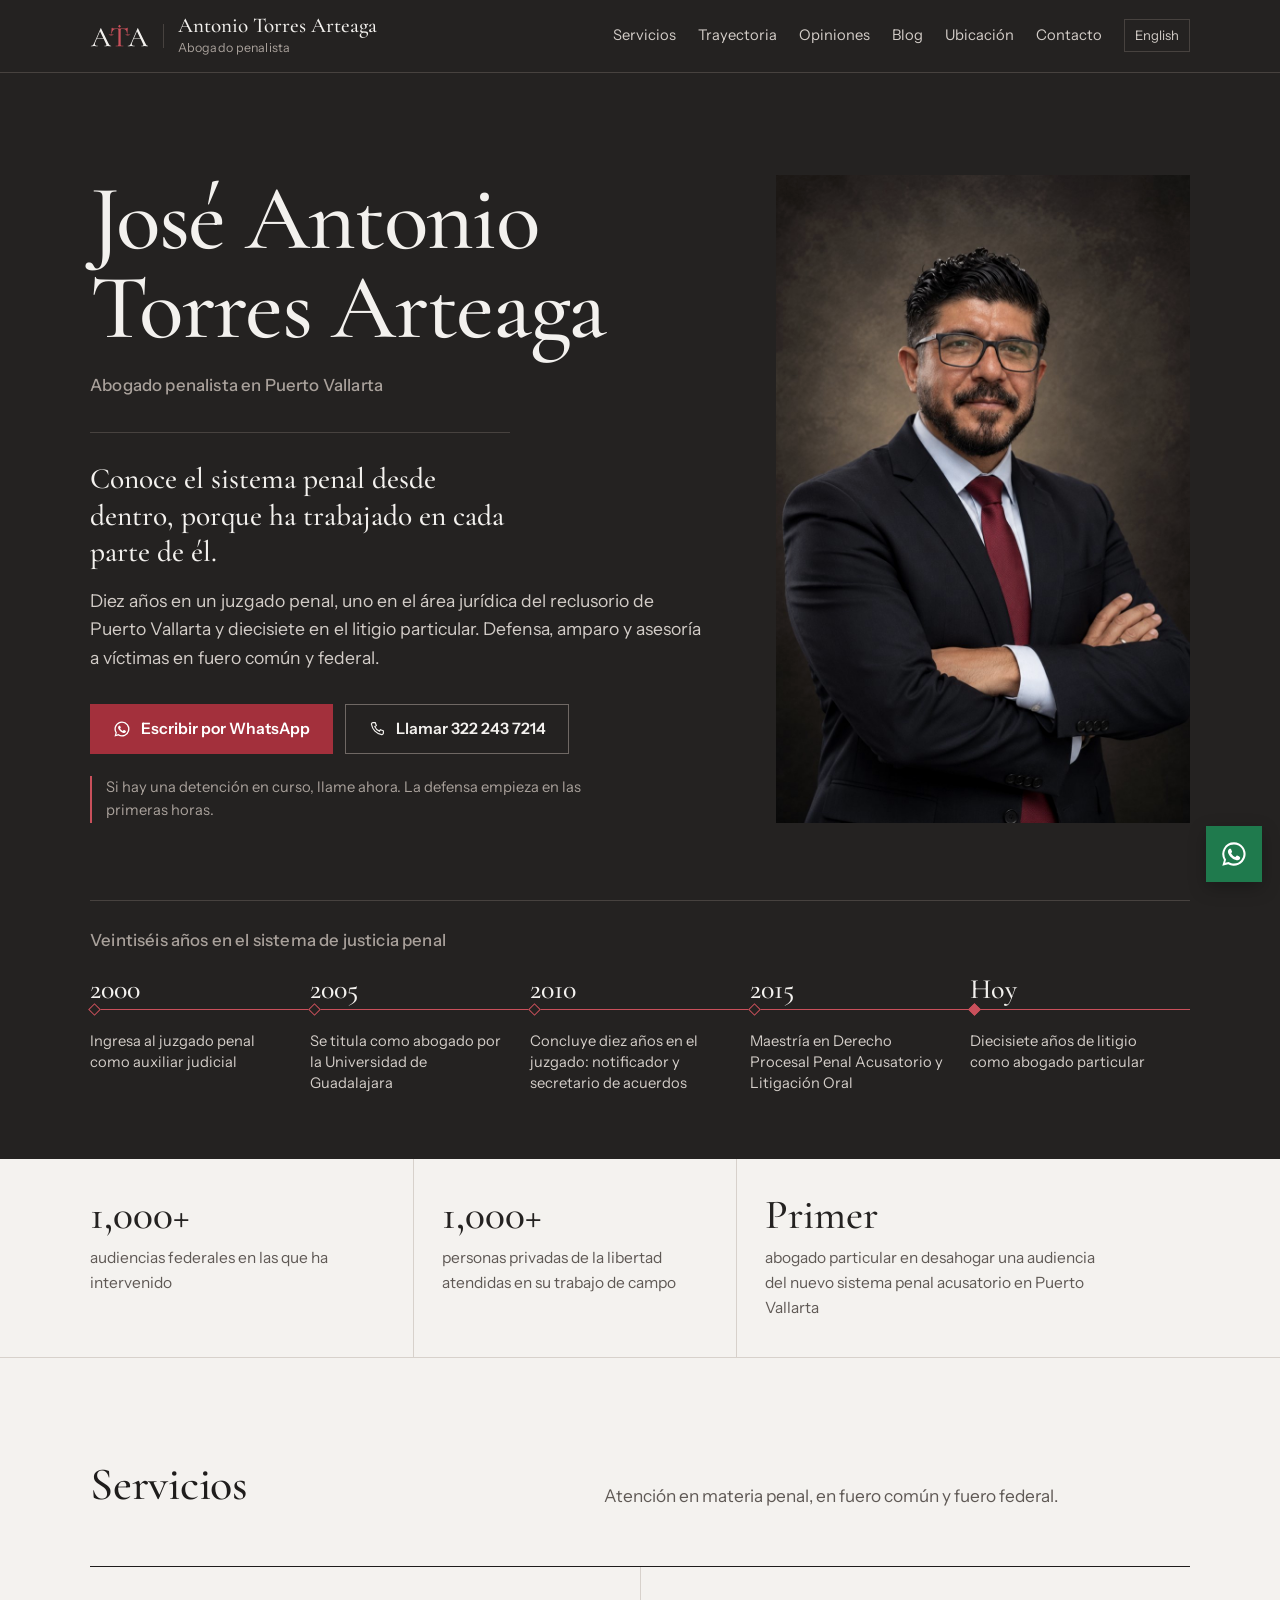
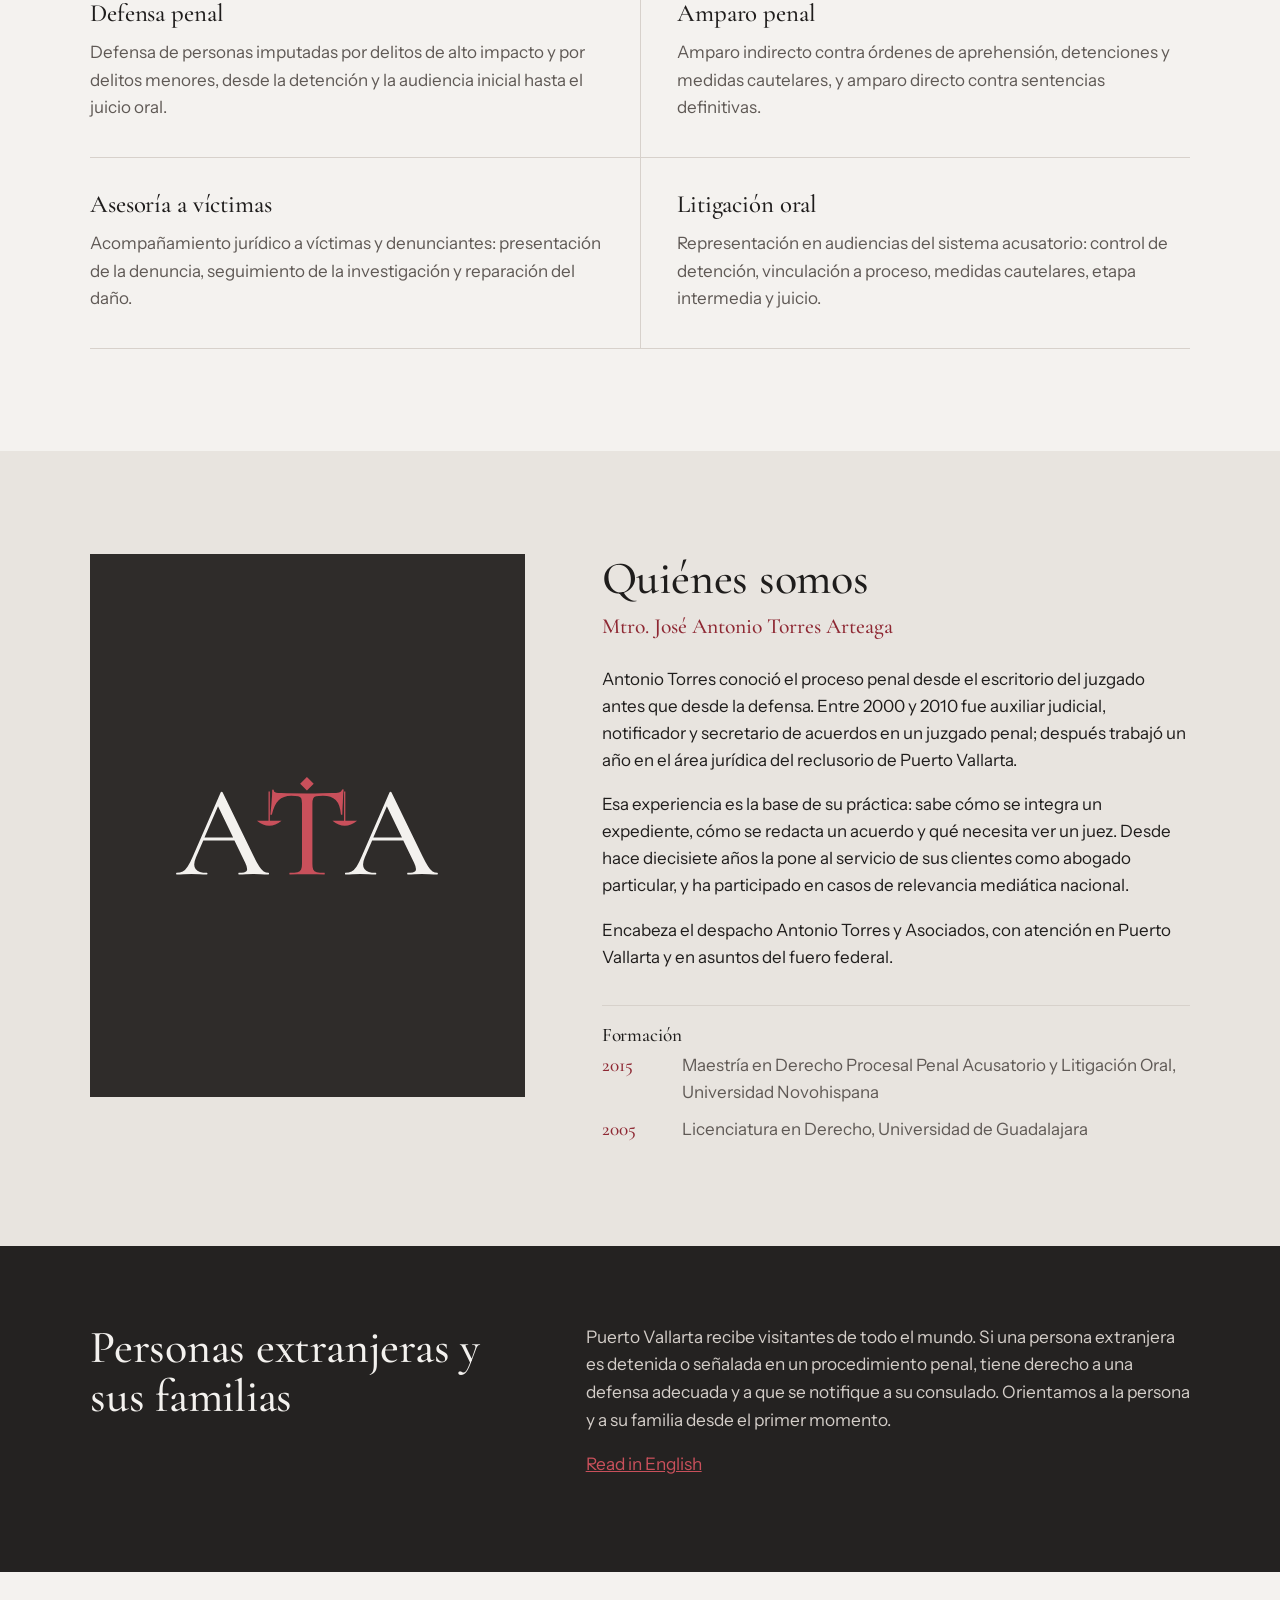
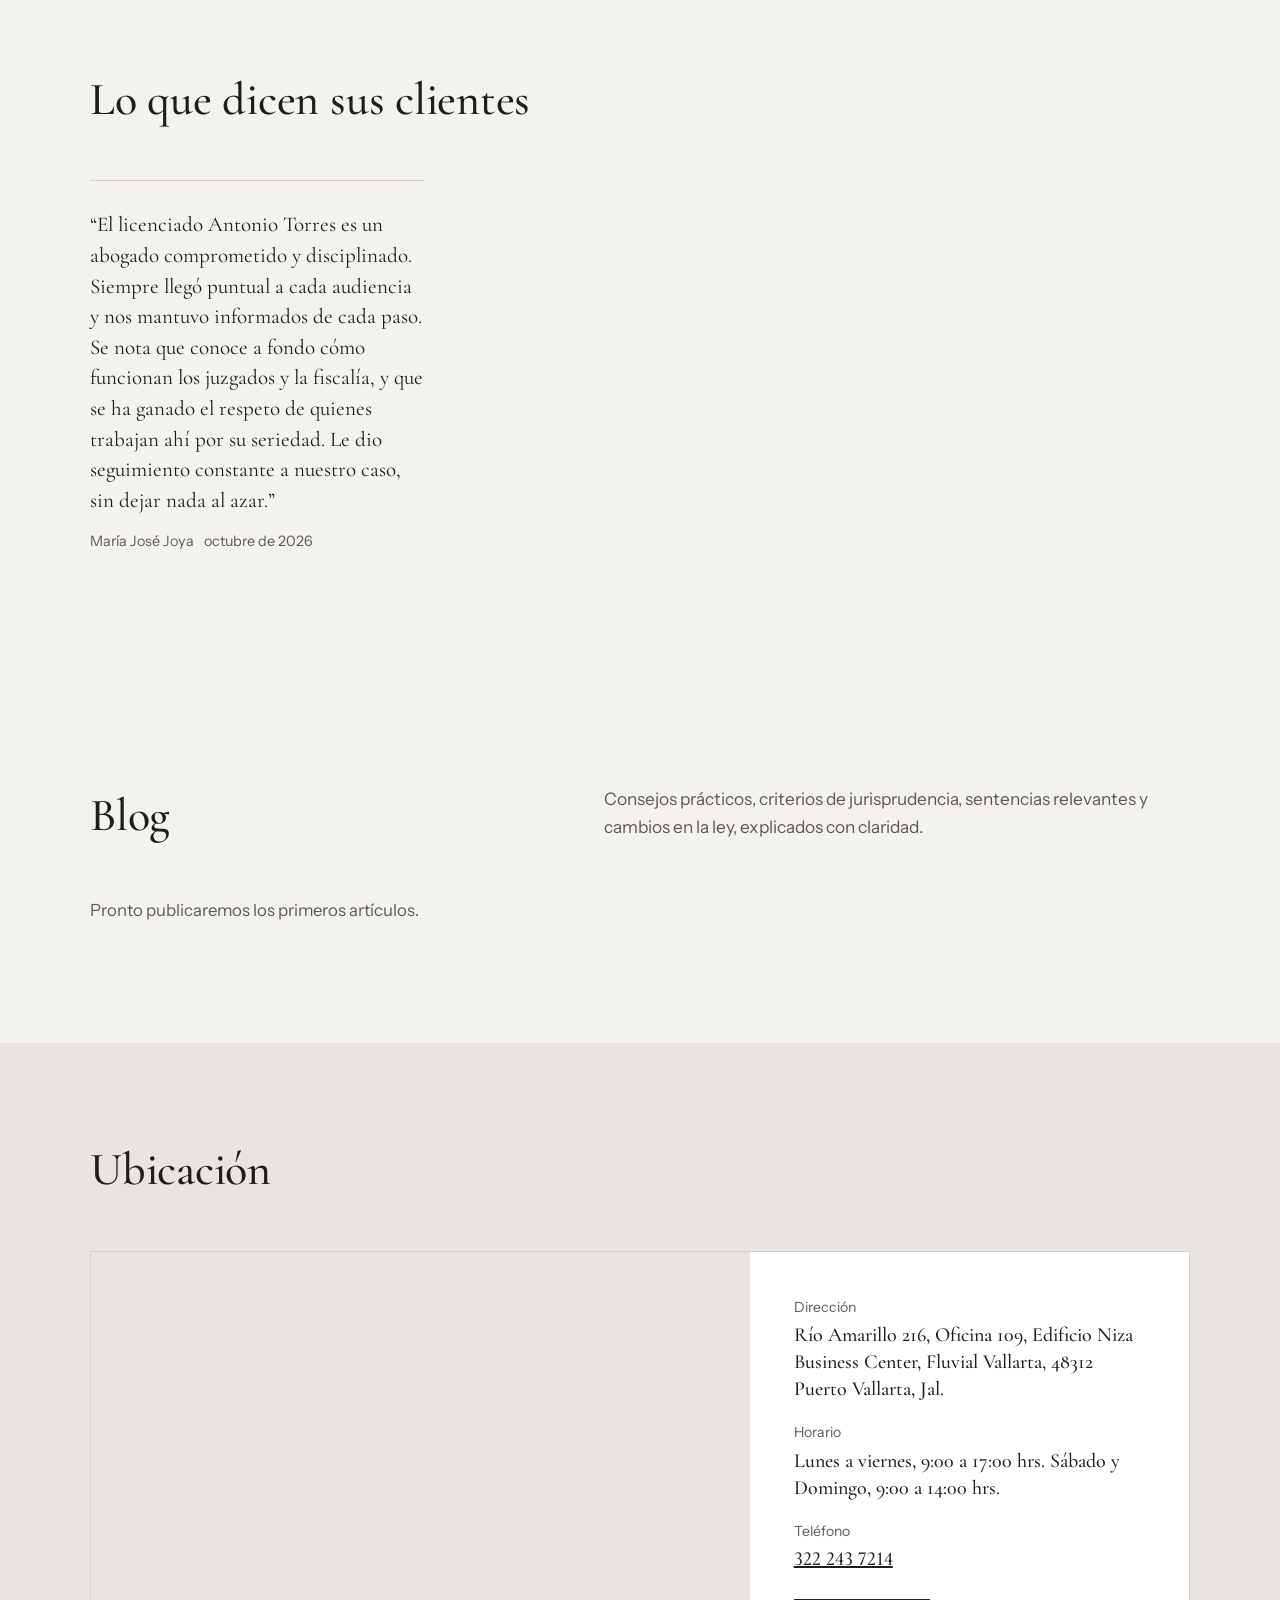
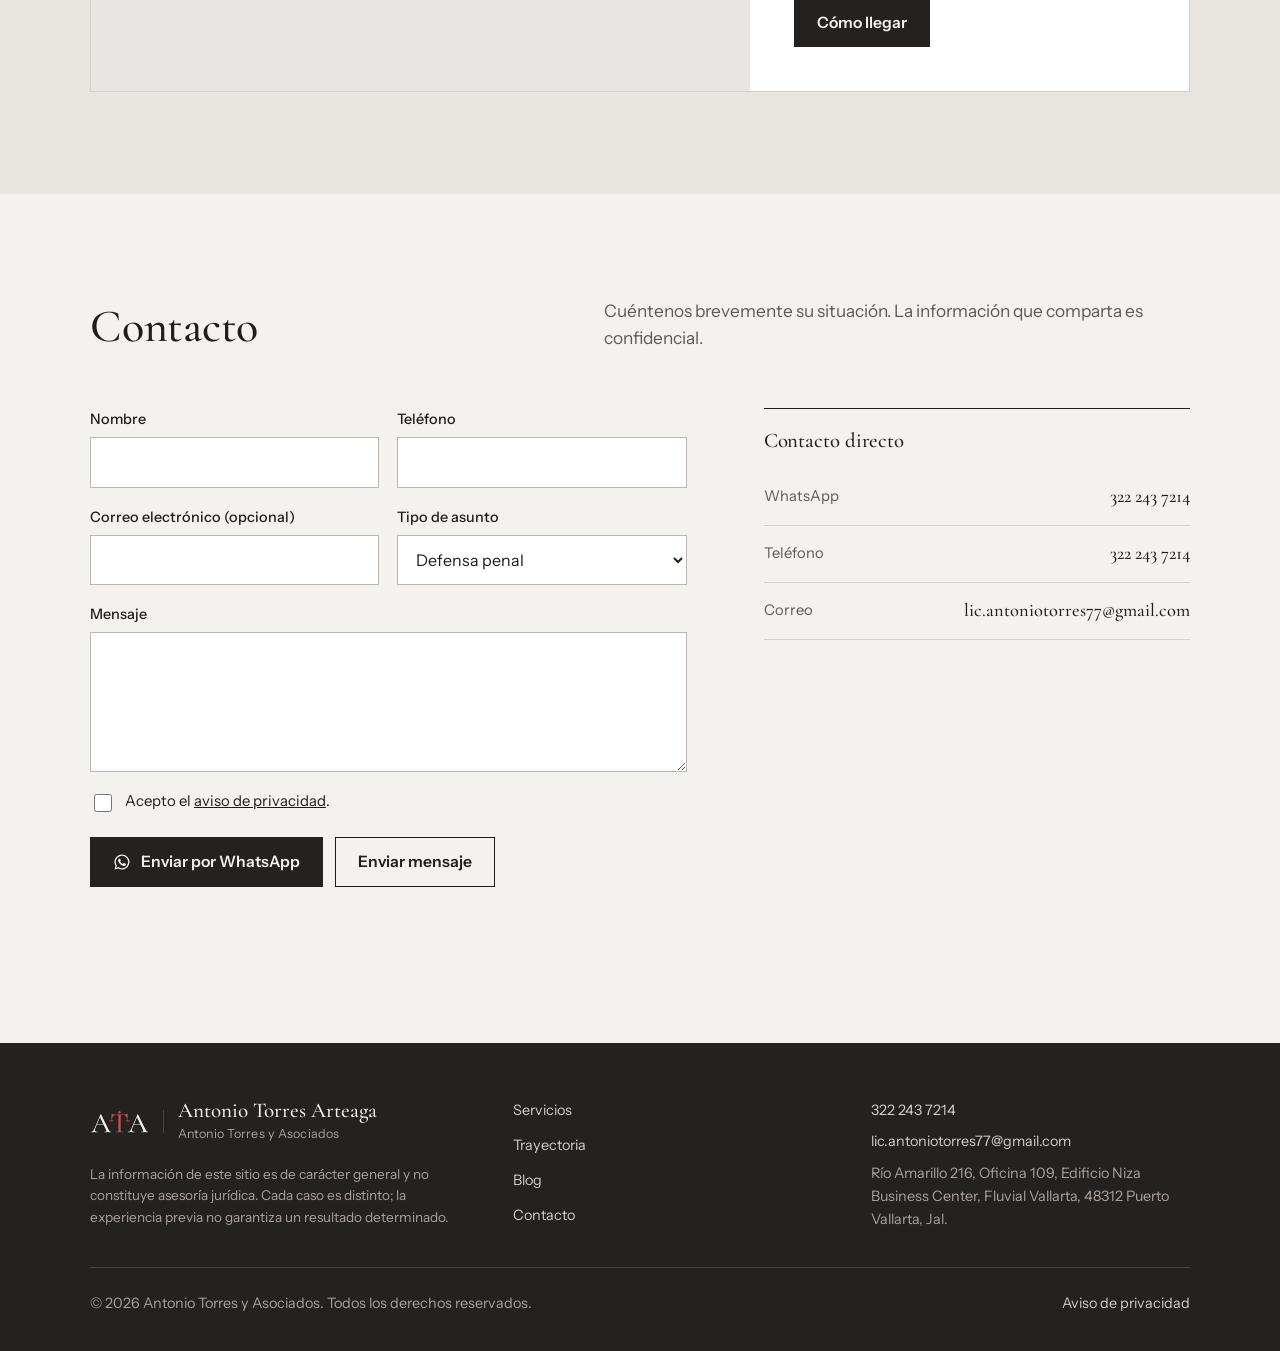
==== commit 3954c122: "Publicación desde el panel · 2026-10-27 19:49" ====
--- a/index.html
+++ b/index.html
@@ -24,7 +24,7 @@
 <link rel="preconnect" href="https://fonts.googleapis.com">
 <link rel="preconnect" href="https://fonts.gstatic.com" crossorigin>
 <link href="https://fonts.googleapis.com/css2?family=Cormorant+Garamond:ital,wght@0,500;0,600;1,500&family=Instrument+Sans:wght@400;500;600&display=swap" rel="stylesheet">
-<link rel="stylesheet" href="/assets/site.css?v=31646263">
+<link rel="stylesheet" href="/assets/site.css?v=52171624">
 <script type="application/ld+json">{"@context":"https://schema.org","@type":"Attorney","@id":"https://ata.mx/#despacho","name":"Antonio Torres Arteaga · Antonio Torres y Asociados","alternateName":"Antonio Torres y Asociados","description":"Defensa penal, amparo penal y asesoría jurídica a víctimas en Puerto Vallarta. Más de 26 años en el sistema de justicia penal, fuero común y federal.","url":"https://ata.mx/","areaServed":[{"@type":"City","name":"Puerto Vallarta"},{"@type":"State","name":"Jalisco"}],"knowsAbout":["Derecho penal","Amparo penal","Sistema penal acusatorio","Litigación oral"],"founder":{"@type":"Person","name":"José Antonio Torres Arteaga","jobTitle":"Abogado penalista","alumniOf":[{"@type":"CollegeOrUniversity","name":"Universidad de Guadalajara"},{"@type":"CollegeOrUniversity","name":"Universidad Novohispana"}]},"telephone":"+523222437214","email":"lic.antoniotorres77@gmail.com","address":{"@type":"PostalAddress","streetAddress":"Río Amarillo 216, Oficina 109, Edificio Niza Business Center, Fluvial Vallarta","addressLocality":"Puerto Vallarta","addressRegion":"Jalisco","addressCountry":"MX","postalCode":"48312"},"image":"https://ata.mx/assets/img/20261027-135233-abogado-antonio-torres-arteaga-retrato-corporativo.jpg","sameAs":["https://maps.app.goo.gl/p3qq6KmUk7NSALbJA"]}</script>
 </head>
 <body data-api="https://script.google.com/macros/s/AKfycbz2CCUZjYYO8m5FiT7aGrvQxWlBGZ-uTiWdEAHfwQ2h37PKjHYcOq7zwsGU9koDA2ZB/exec">
@@ -80,7 +80,7 @@
 
 <section class="facts" aria-label="Trayectoria en cifras">
   <div class="wrap">
-    <div class="fact"><b>1,000+</b><span>audiencias federales en las que ha intervenido</span></div><div class="fact"><b>1,000+</b><span>personas privadas de la libertad atendidas en su trabajo de campo</span></div><div class="fact"><b>Primero</b><span>abogado particular en desahogar una audiencia del nuevo sistema penal acusatorio en Puerto Vallarta</span></div>
+    <div class="fact"><b>1,000+</b><span>audiencias federales en las que ha intervenido</span></div><div class="fact"><b>1,000+</b><span>personas privadas de la libertad atendidas en su trabajo de campo</span></div><div class="fact"><b>Primer</b><span>abogado particular en desahogar una audiencia del nuevo sistema penal acusatorio en Puerto Vallarta</span></div>
   </div>
 </section>
 
@@ -229,6 +229,6 @@
 </footer>
 <a class="wa-float" href="https://wa.me/523222437214?text=Hola%2C%20quisiera%20una%20asesor%C3%ADa%20con%20el%20Mtro.%20Antonio%20Torres." target="_blank" rel="noopener" aria-label="WhatsApp"><svg><use href="#i-wa"/></svg></a>
 <script type="application/json" id="t-js">{"invalid":"Escriba su nombre, un teléfono y su mensaje, y acepte el aviso de privacidad.","sending":"Enviando…","ok":"Mensaje recibido. Le contactaremos a la brevedad.","error":"No se pudo enviar el mensaje. Escríbanos por WhatsApp o llámenos.","greeting":"Hola, quisiera una asesoría con el Mtro. Antonio Torres."}</script>
-<script src="/assets/site.js?v=31646263" defer></script>
+<script src="/assets/site.js?v=52171624" defer></script>
 </body>
 </html>
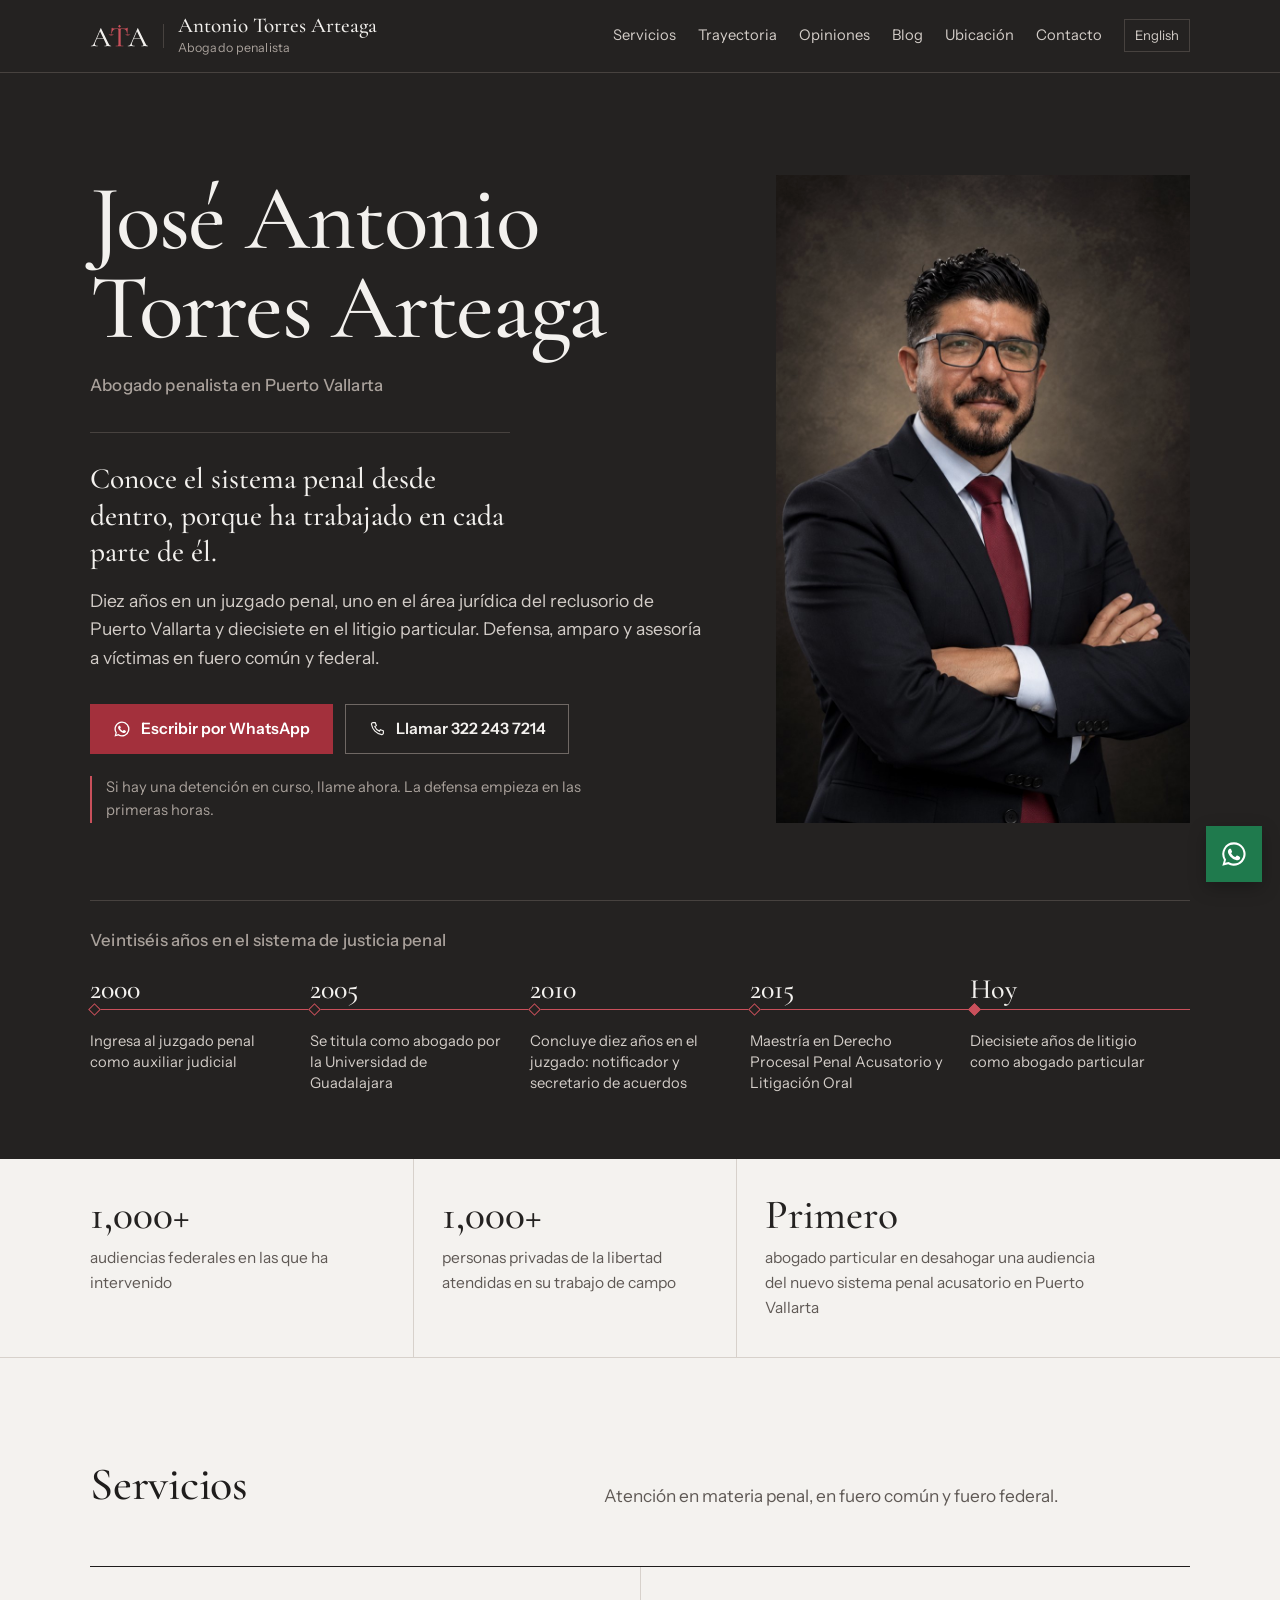
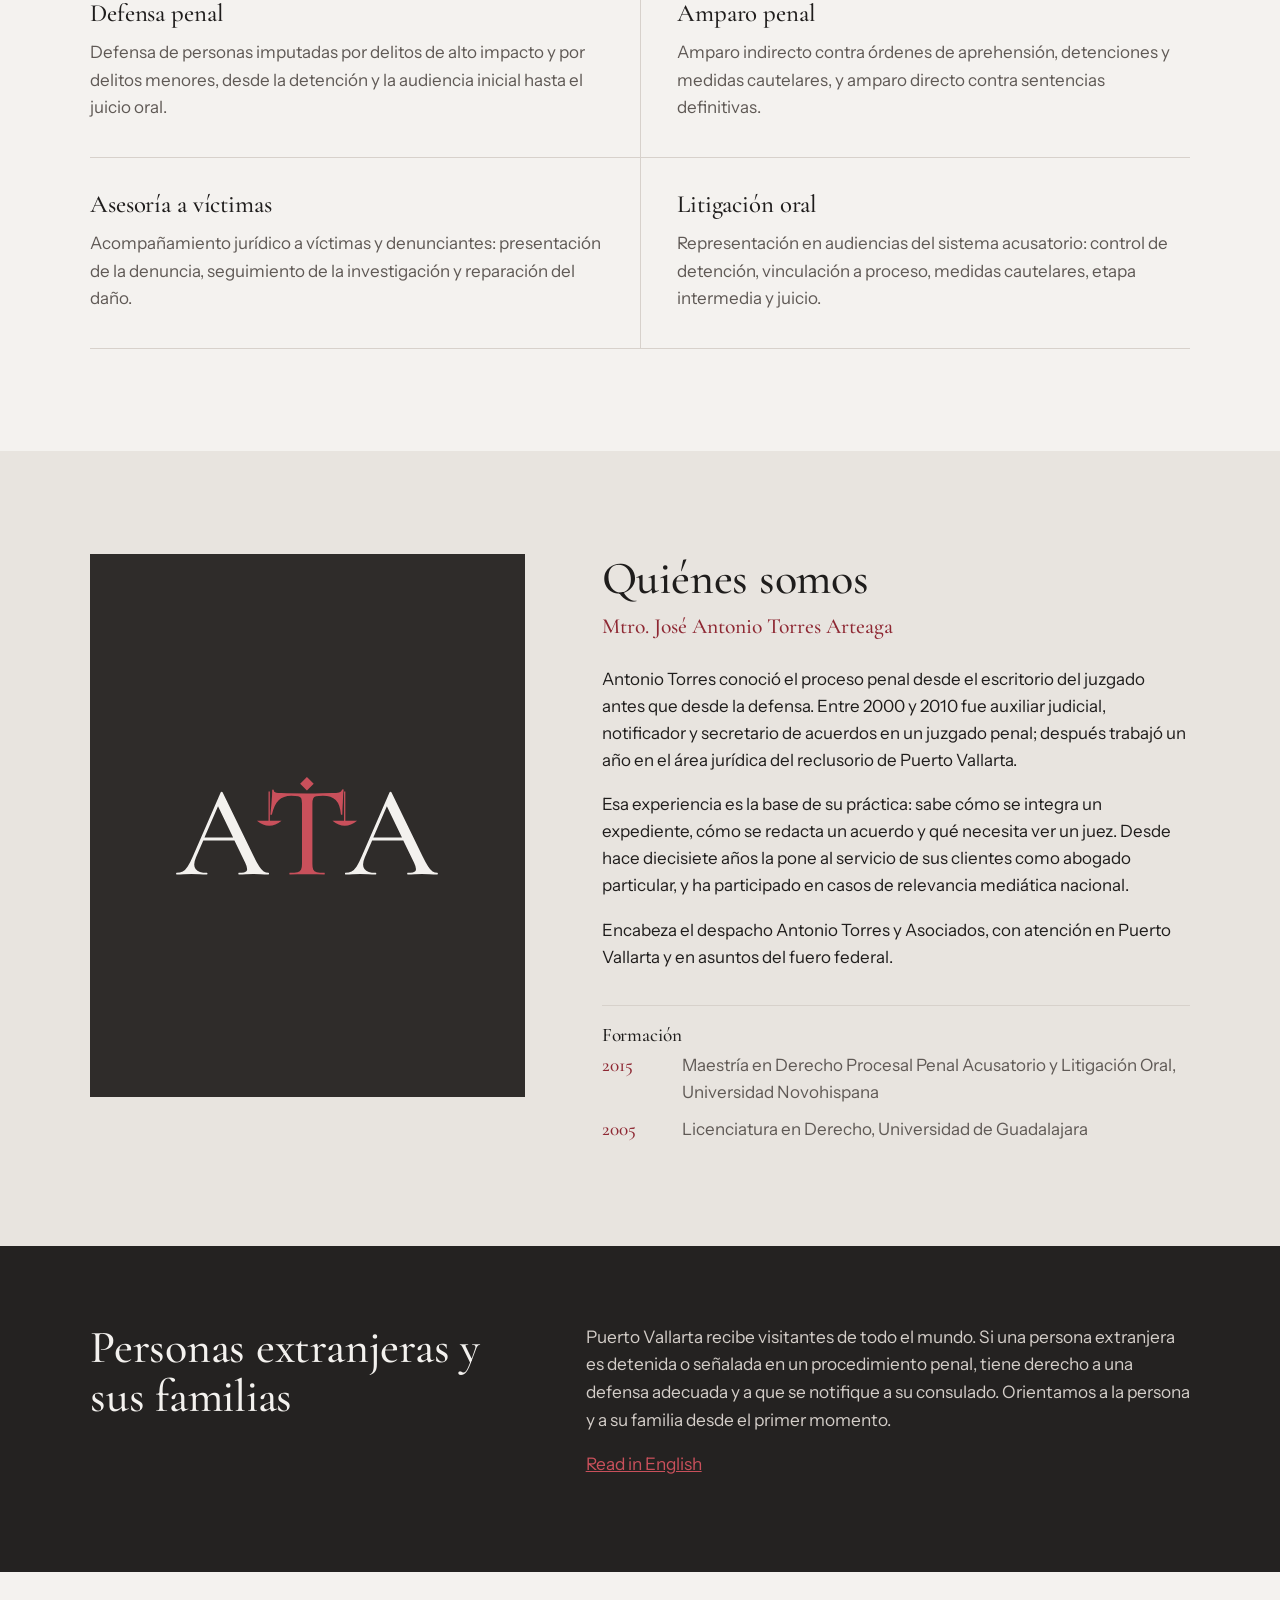
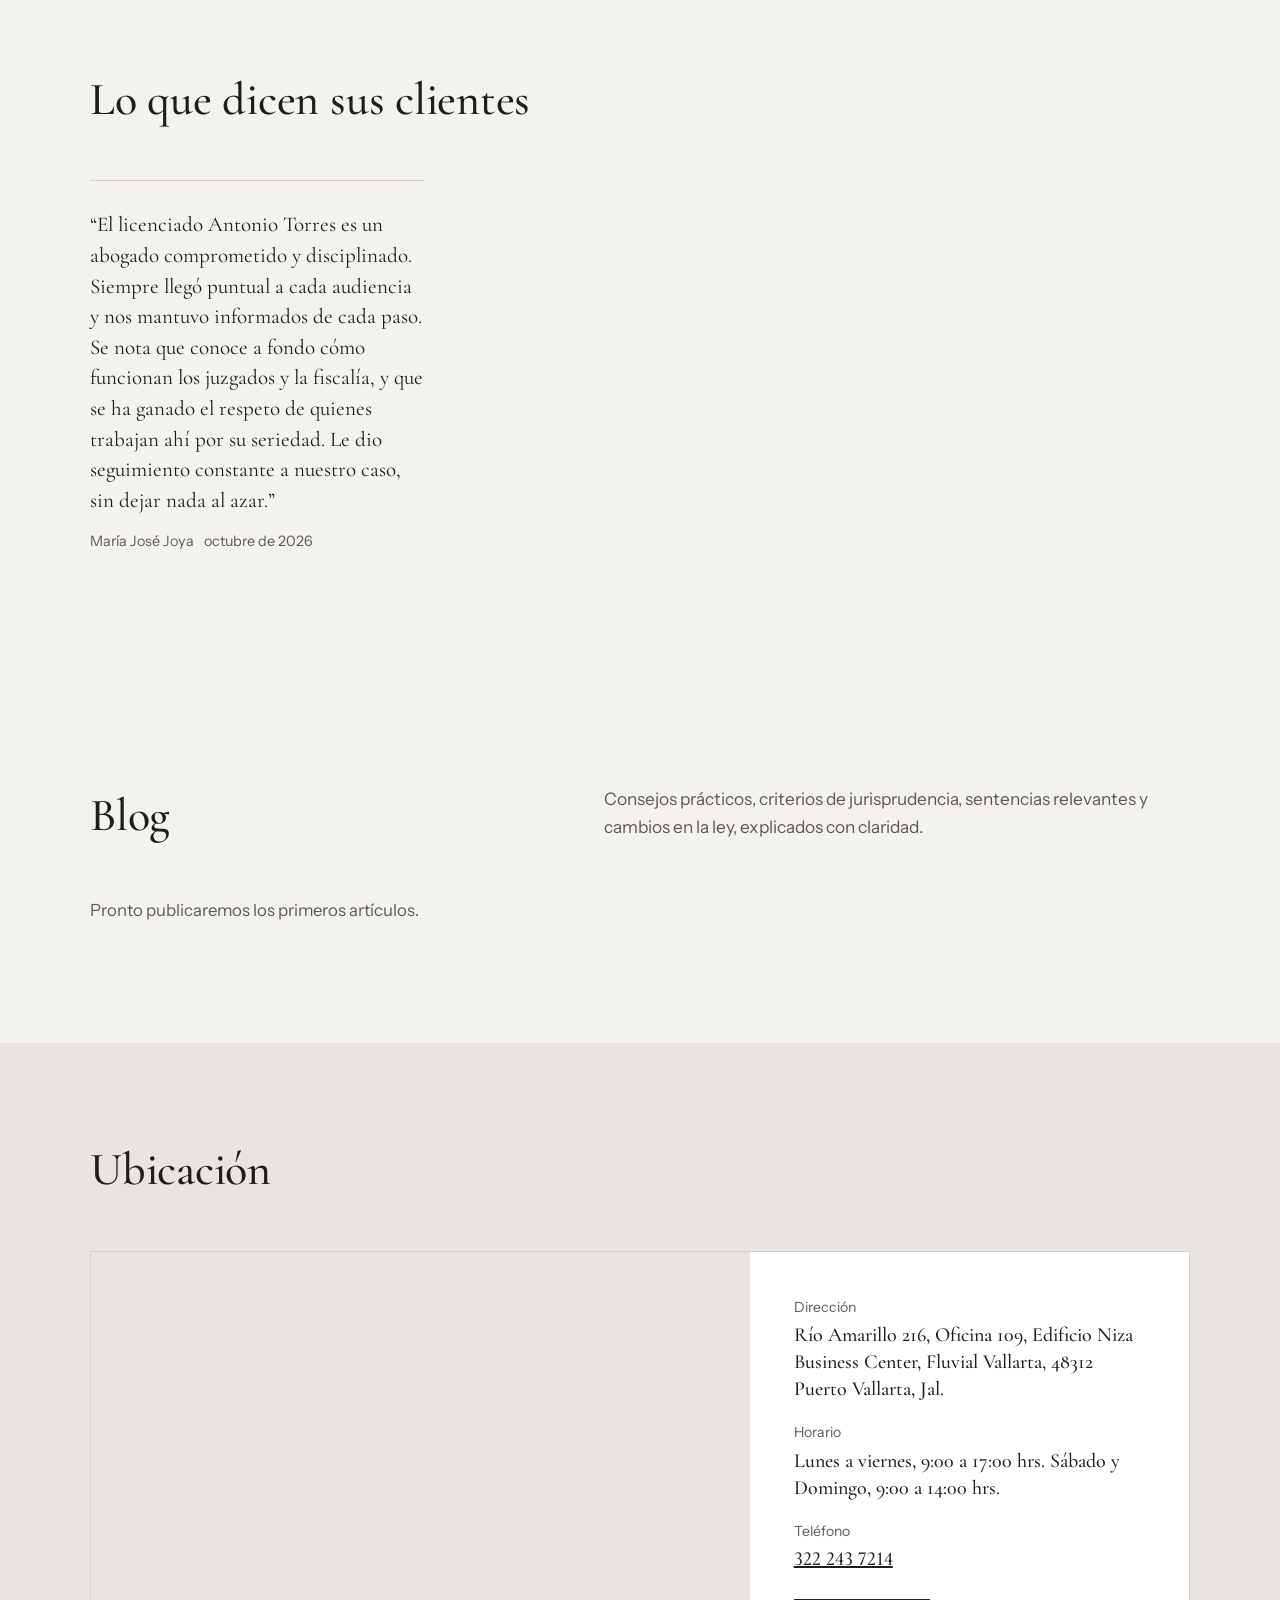
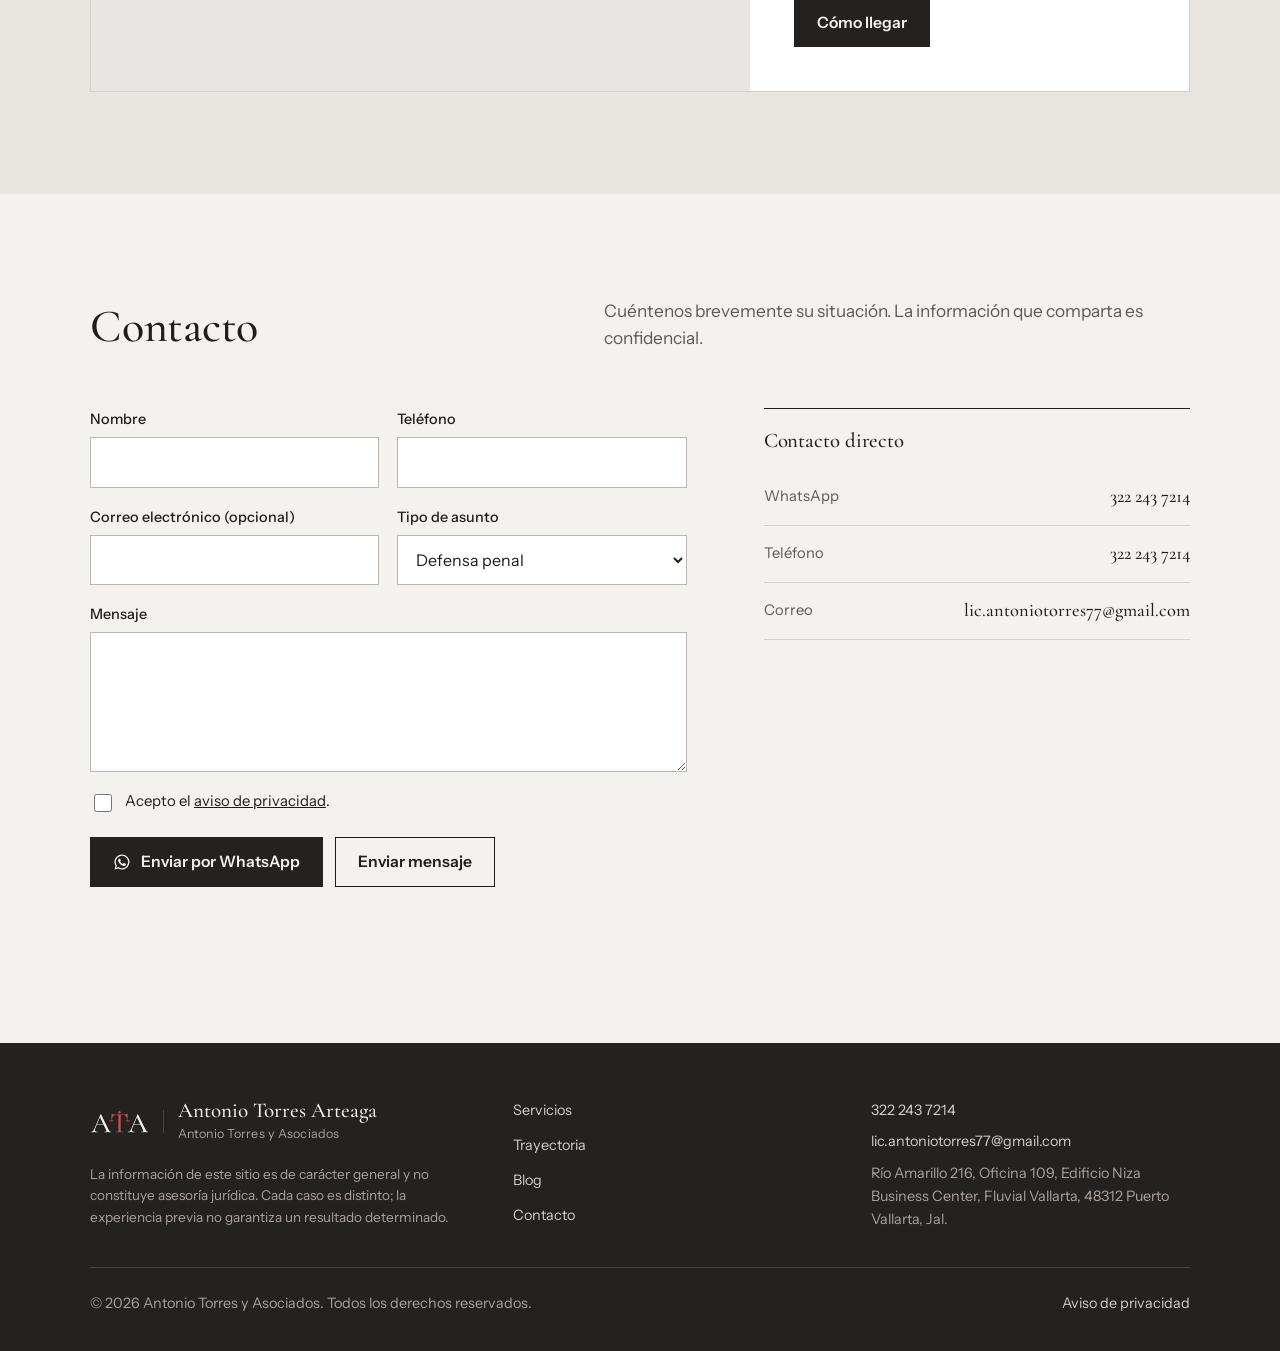
==== commit cf6f7162: "Publicación desde el panel · 2026-10-29 10:29" ====
--- a/index.html
+++ b/index.html
@@ -24,7 +24,7 @@
 <link rel="preconnect" href="https://fonts.googleapis.com">
 <link rel="preconnect" href="https://fonts.gstatic.com" crossorigin>
 <link href="https://fonts.googleapis.com/css2?family=Cormorant+Garamond:ital,wght@0,500;0,600;1,500&family=Instrument+Sans:wght@400;500;600&display=swap" rel="stylesheet">
-<link rel="stylesheet" href="/assets/site.css?v=52171624">
+<link rel="stylesheet" href="/assets/site.css?v=91338453">
 <script type="application/ld+json">{"@context":"https://schema.org","@type":"Attorney","@id":"https://ata.mx/#despacho","name":"Antonio Torres Arteaga · Antonio Torres y Asociados","alternateName":"Antonio Torres y Asociados","description":"Defensa penal, amparo penal y asesoría jurídica a víctimas en Puerto Vallarta. Más de 26 años en el sistema de justicia penal, fuero común y federal.","url":"https://ata.mx/","areaServed":[{"@type":"City","name":"Puerto Vallarta"},{"@type":"State","name":"Jalisco"}],"knowsAbout":["Derecho penal","Amparo penal","Sistema penal acusatorio","Litigación oral"],"founder":{"@type":"Person","name":"José Antonio Torres Arteaga","jobTitle":"Abogado penalista","alumniOf":[{"@type":"CollegeOrUniversity","name":"Universidad de Guadalajara"},{"@type":"CollegeOrUniversity","name":"Universidad Novohispana"}]},"telephone":"+523222437214","email":"lic.antoniotorres77@gmail.com","address":{"@type":"PostalAddress","streetAddress":"Río Amarillo 216, Oficina 109, Edificio Niza Business Center, Fluvial Vallarta","addressLocality":"Puerto Vallarta","addressRegion":"Jalisco","addressCountry":"MX","postalCode":"48312"},"image":"https://ata.mx/assets/img/20261027-135233-abogado-antonio-torres-arteaga-retrato-corporativo.jpg","sameAs":["https://maps.app.goo.gl/p3qq6KmUk7NSALbJA"]}</script>
 </head>
 <body data-api="https://script.google.com/macros/s/AKfycbz2CCUZjYYO8m5FiT7aGrvQxWlBGZ-uTiWdEAHfwQ2h37PKjHYcOq7zwsGU9koDA2ZB/exec">
@@ -80,7 +80,7 @@
 
 <section class="facts" aria-label="Trayectoria en cifras">
   <div class="wrap">
-    <div class="fact"><b>1,000+</b><span>audiencias federales en las que ha intervenido</span></div><div class="fact"><b>1,000+</b><span>personas privadas de la libertad atendidas en su trabajo de campo</span></div><div class="fact"><b>Primer</b><span>abogado particular en desahogar una audiencia del nuevo sistema penal acusatorio en Puerto Vallarta</span></div>
+    <div class="fact"><b>1,000+</b><span>audiencias federales en las que ha intervenido</span></div><div class="fact"><b>1,000+</b><span>personas privadas de la libertad atendidas en su trabajo de campo</span></div><div class="fact"><b>Primero</b><span>abogado particular en desahogar una audiencia del nuevo sistema penal acusatorio en Puerto Vallarta</span></div>
   </div>
 </section>
 
@@ -229,6 +229,6 @@
 </footer>
 <a class="wa-float" href="https://wa.me/523222437214?text=Hola%2C%20quisiera%20una%20asesor%C3%ADa%20con%20el%20Mtro.%20Antonio%20Torres." target="_blank" rel="noopener" aria-label="WhatsApp"><svg><use href="#i-wa"/></svg></a>
 <script type="application/json" id="t-js">{"invalid":"Escriba su nombre, un teléfono y su mensaje, y acepte el aviso de privacidad.","sending":"Enviando…","ok":"Mensaje recibido. Le contactaremos a la brevedad.","error":"No se pudo enviar el mensaje. Escríbanos por WhatsApp o llámenos.","greeting":"Hola, quisiera una asesoría con el Mtro. Antonio Torres."}</script>
-<script src="/assets/site.js?v=52171624" defer></script>
+<script src="/assets/site.js?v=91338453" defer></script>
 </body>
 </html>
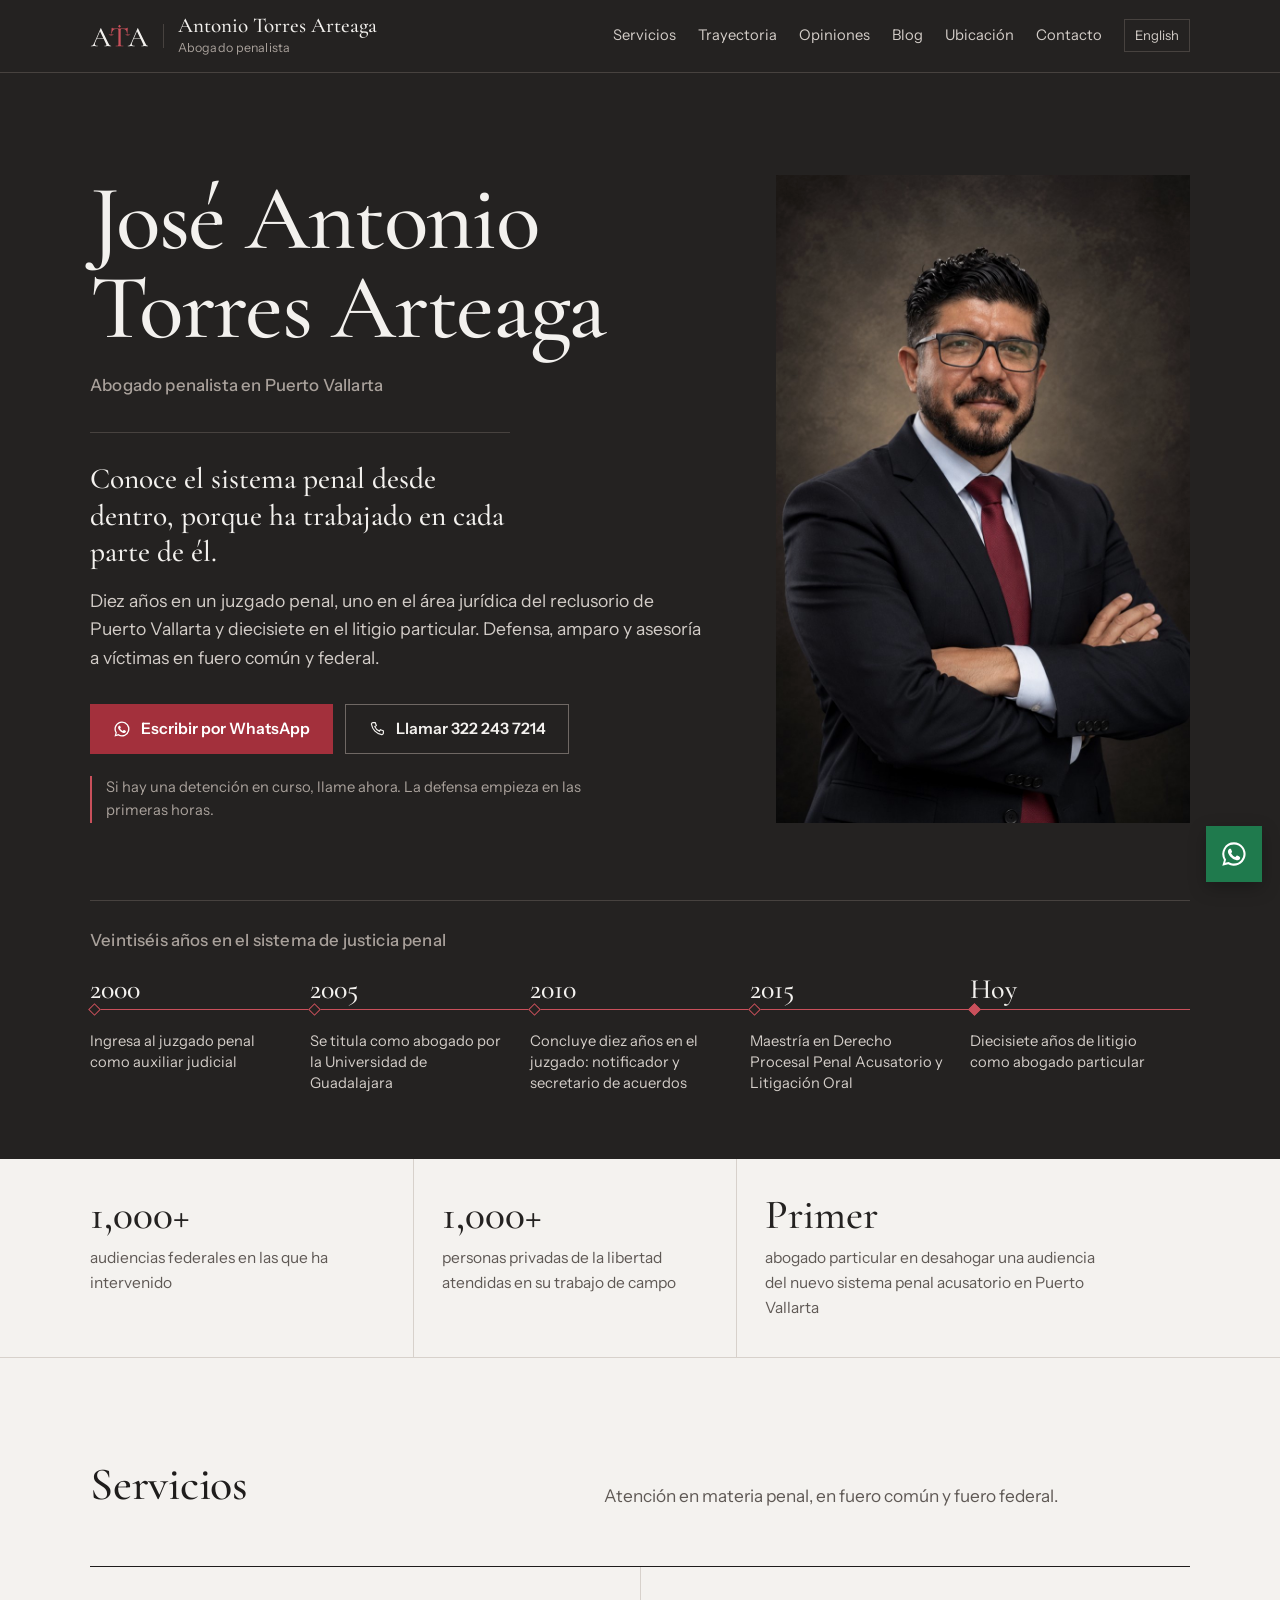
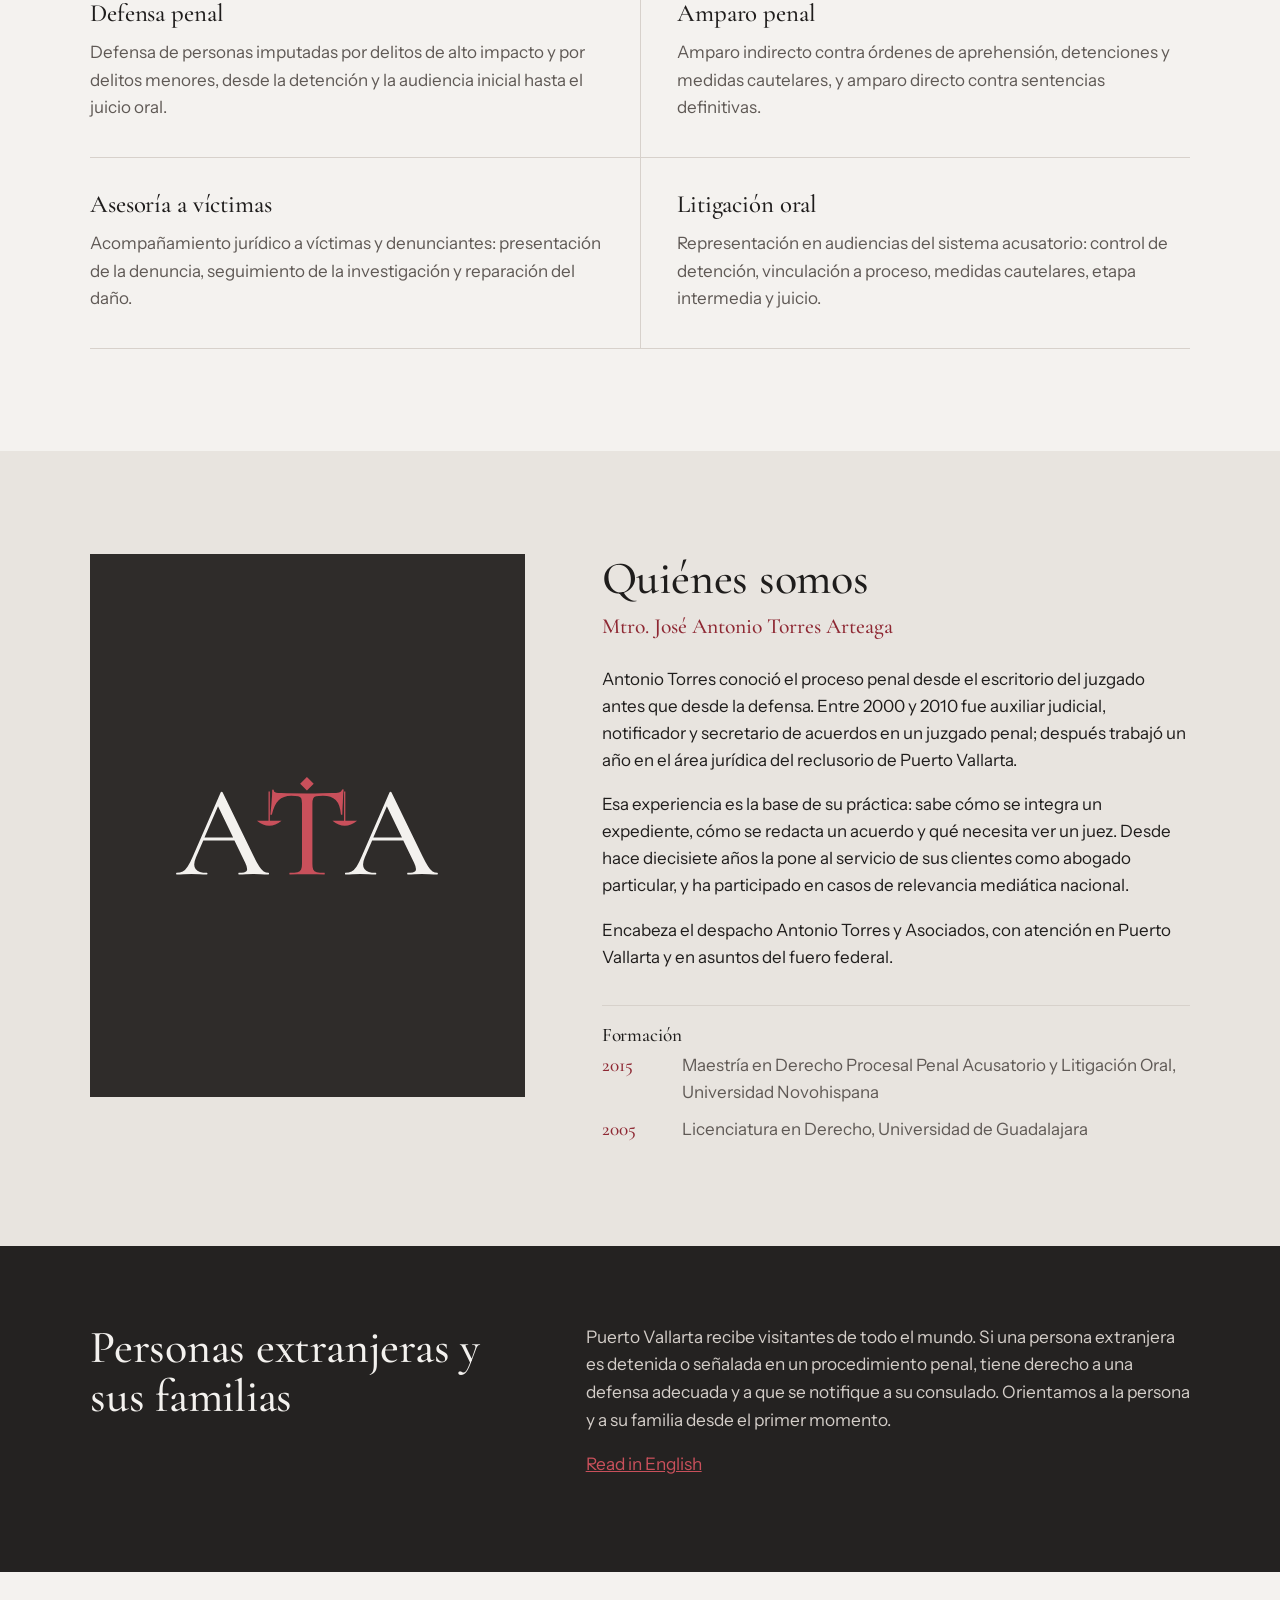
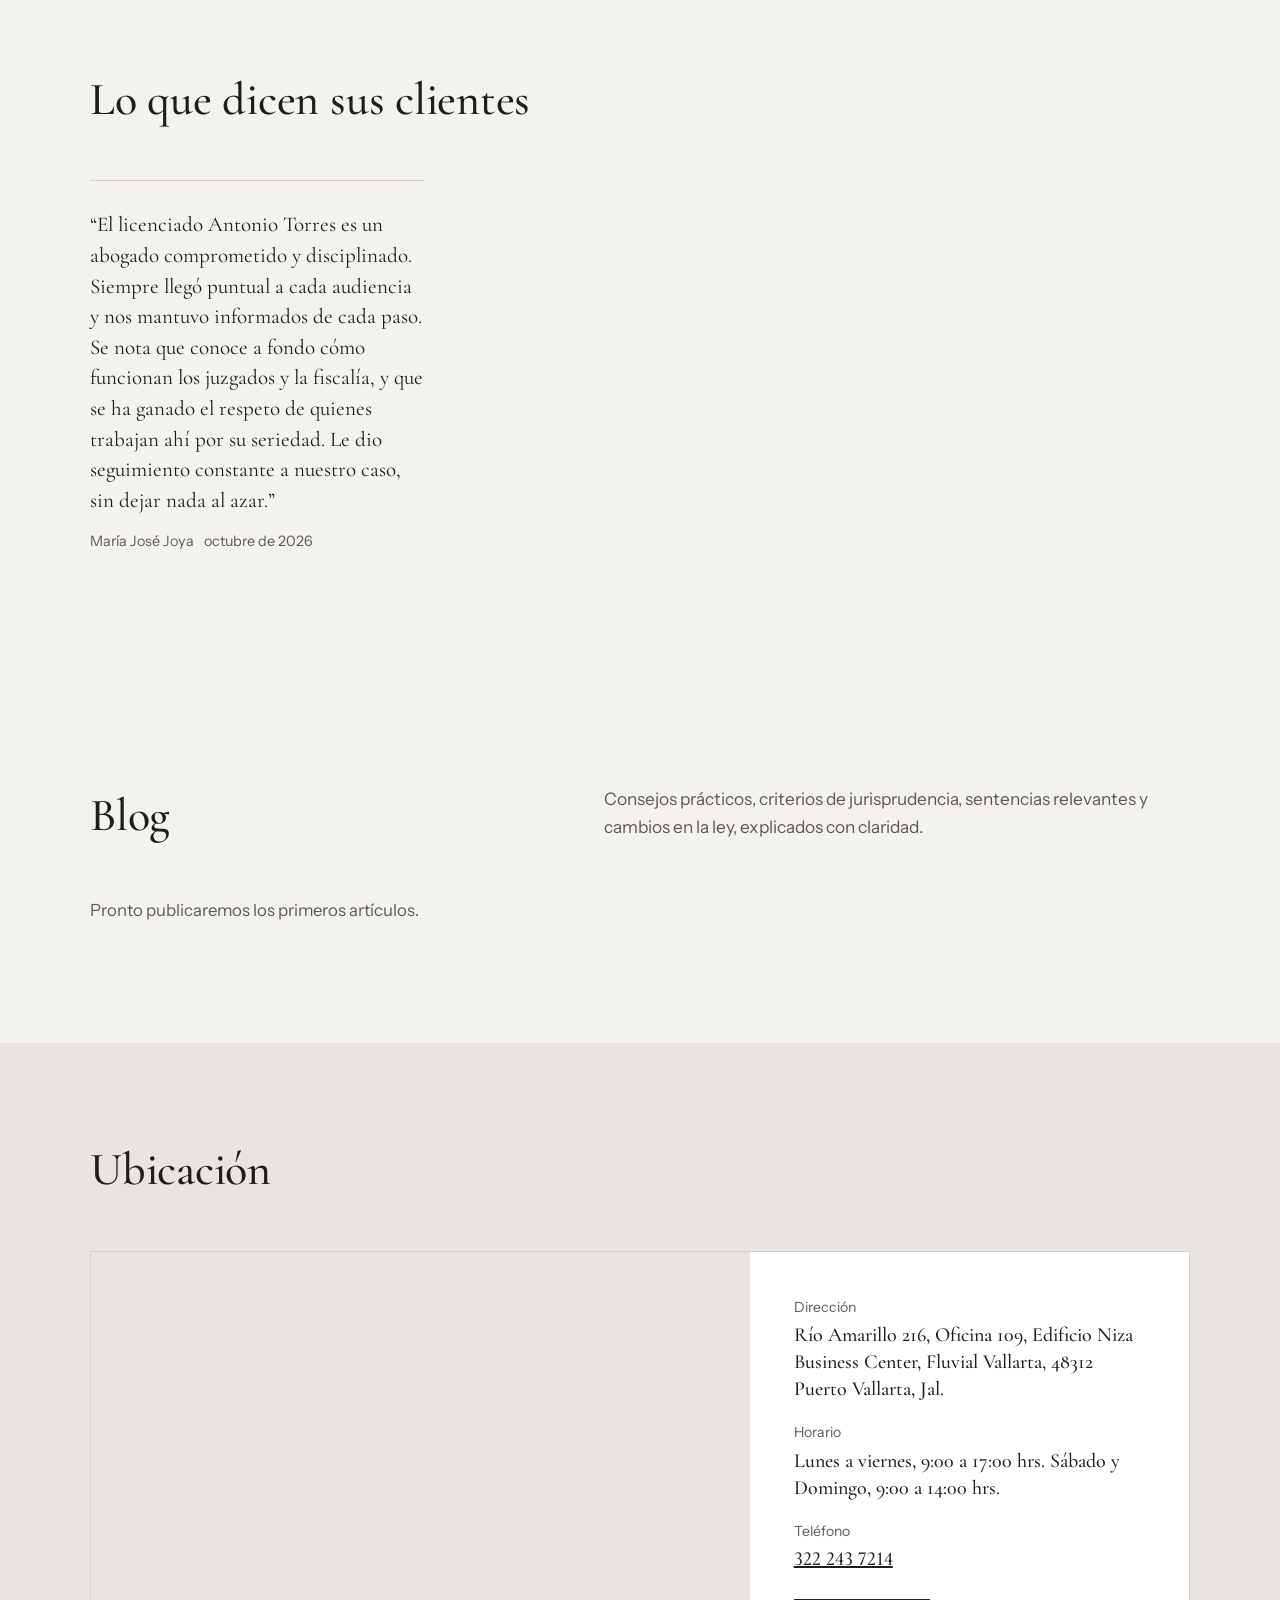
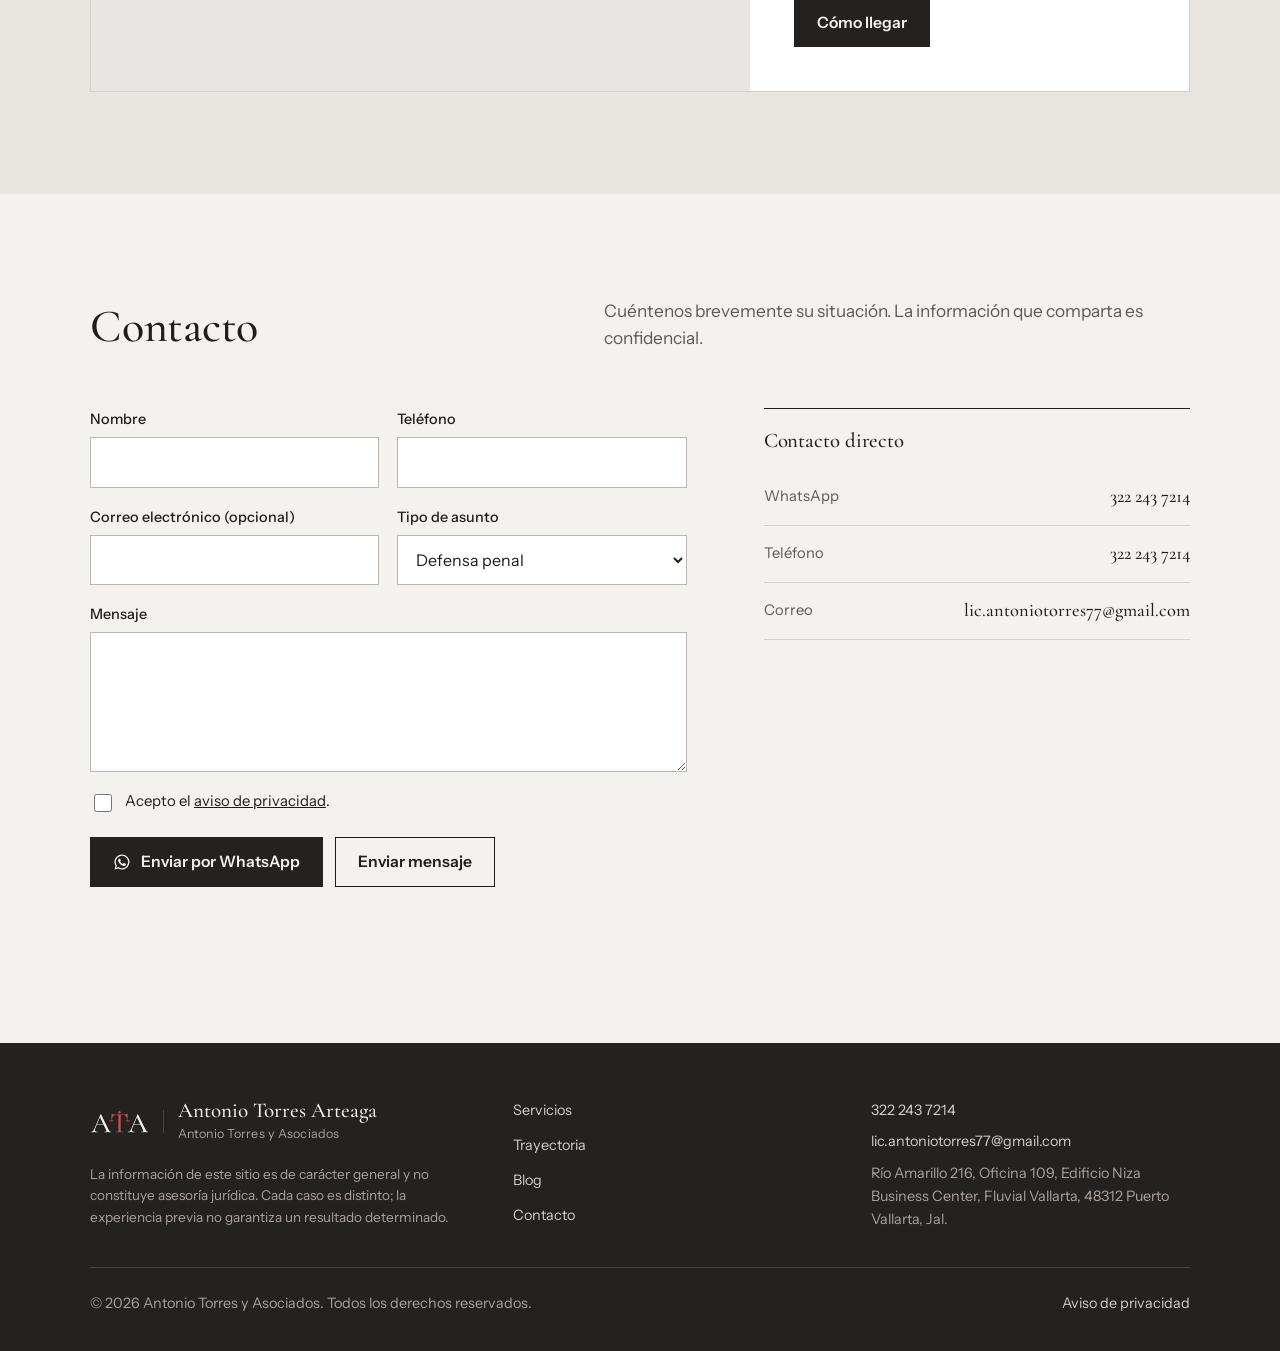
==== commit e419d672: "Publicación desde el panel · 2026-10-29 10:59" ====
--- a/index.html
+++ b/index.html
@@ -24,7 +24,7 @@
 <link rel="preconnect" href="https://fonts.googleapis.com">
 <link rel="preconnect" href="https://fonts.gstatic.com" crossorigin>
 <link href="https://fonts.googleapis.com/css2?family=Cormorant+Garamond:ital,wght@0,500;0,600;1,500&family=Instrument+Sans:wght@400;500;600&display=swap" rel="stylesheet">
-<link rel="stylesheet" href="/assets/site.css?v=91338453">
+<link rel="stylesheet" href="/assets/site.css?v=93161700">
 <script type="application/ld+json">{"@context":"https://schema.org","@type":"Attorney","@id":"https://ata.mx/#despacho","name":"Antonio Torres Arteaga · Antonio Torres y Asociados","alternateName":"Antonio Torres y Asociados","description":"Defensa penal, amparo penal y asesoría jurídica a víctimas en Puerto Vallarta. Más de 26 años en el sistema de justicia penal, fuero común y federal.","url":"https://ata.mx/","areaServed":[{"@type":"City","name":"Puerto Vallarta"},{"@type":"State","name":"Jalisco"}],"knowsAbout":["Derecho penal","Amparo penal","Sistema penal acusatorio","Litigación oral"],"founder":{"@type":"Person","name":"José Antonio Torres Arteaga","jobTitle":"Abogado penalista","alumniOf":[{"@type":"CollegeOrUniversity","name":"Universidad de Guadalajara"},{"@type":"CollegeOrUniversity","name":"Universidad Novohispana"}]},"telephone":"+523222437214","email":"lic.antoniotorres77@gmail.com","address":{"@type":"PostalAddress","streetAddress":"Río Amarillo 216, Oficina 109, Edificio Niza Business Center, Fluvial Vallarta","addressLocality":"Puerto Vallarta","addressRegion":"Jalisco","addressCountry":"MX","postalCode":"48312"},"image":"https://ata.mx/assets/img/20261027-135233-abogado-antonio-torres-arteaga-retrato-corporativo.jpg","sameAs":["https://maps.app.goo.gl/p3qq6KmUk7NSALbJA"]}</script>
 </head>
 <body data-api="https://script.google.com/macros/s/AKfycbz2CCUZjYYO8m5FiT7aGrvQxWlBGZ-uTiWdEAHfwQ2h37PKjHYcOq7zwsGU9koDA2ZB/exec">
@@ -80,7 +80,7 @@
 
 <section class="facts" aria-label="Trayectoria en cifras">
   <div class="wrap">
-    <div class="fact"><b>1,000+</b><span>audiencias federales en las que ha intervenido</span></div><div class="fact"><b>1,000+</b><span>personas privadas de la libertad atendidas en su trabajo de campo</span></div><div class="fact"><b>Primero</b><span>abogado particular en desahogar una audiencia del nuevo sistema penal acusatorio en Puerto Vallarta</span></div>
+    <div class="fact"><b>1,000+</b><span>audiencias federales en las que ha intervenido</span></div><div class="fact"><b>1,000+</b><span>personas privadas de la libertad atendidas en su trabajo de campo</span></div><div class="fact"><b>Primer</b><span>abogado particular en desahogar una audiencia del nuevo sistema penal acusatorio en Puerto Vallarta</span></div>
   </div>
 </section>
 
@@ -229,6 +229,6 @@
 </footer>
 <a class="wa-float" href="https://wa.me/523222437214?text=Hola%2C%20quisiera%20una%20asesor%C3%ADa%20con%20el%20Mtro.%20Antonio%20Torres." target="_blank" rel="noopener" aria-label="WhatsApp"><svg><use href="#i-wa"/></svg></a>
 <script type="application/json" id="t-js">{"invalid":"Escriba su nombre, un teléfono y su mensaje, y acepte el aviso de privacidad.","sending":"Enviando…","ok":"Mensaje recibido. Le contactaremos a la brevedad.","error":"No se pudo enviar el mensaje. Escríbanos por WhatsApp o llámenos.","greeting":"Hola, quisiera una asesoría con el Mtro. Antonio Torres."}</script>
-<script src="/assets/site.js?v=91338453" defer></script>
+<script src="/assets/site.js?v=93161700" defer></script>
 </body>
 </html>
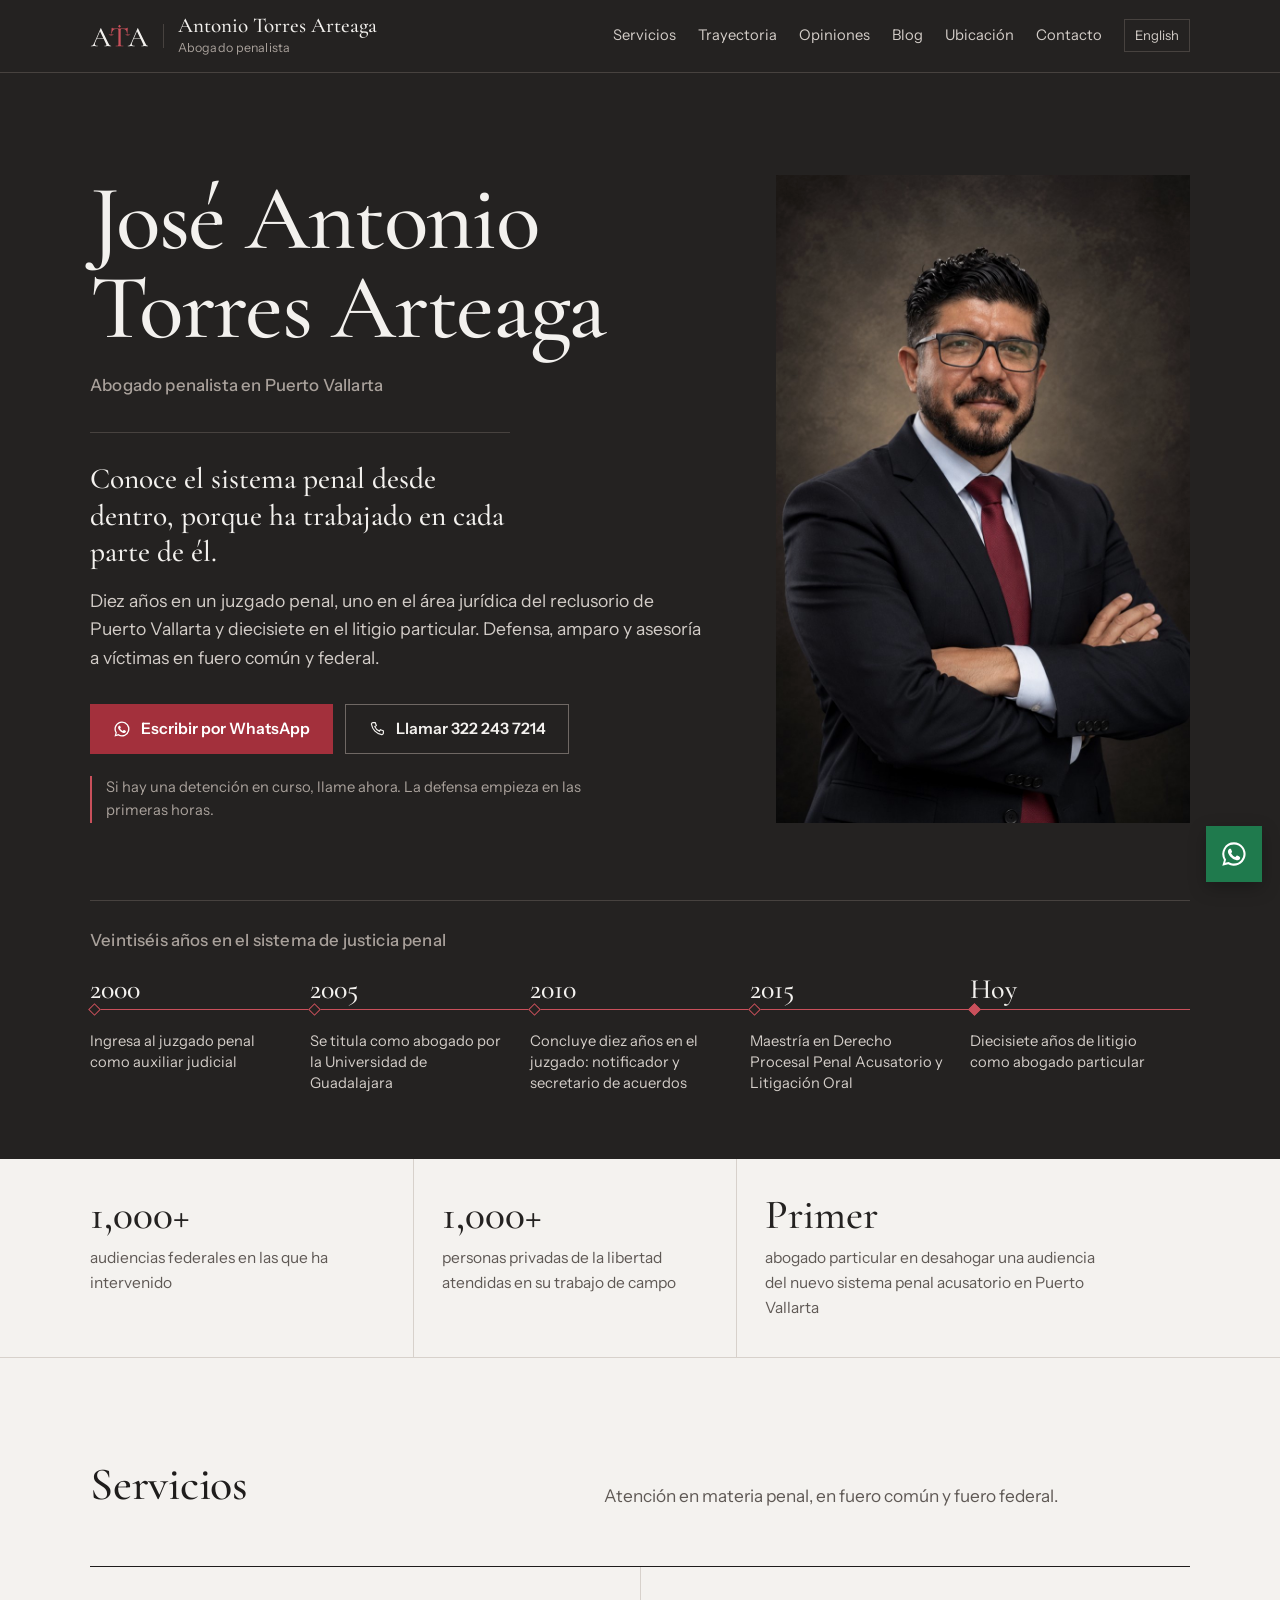
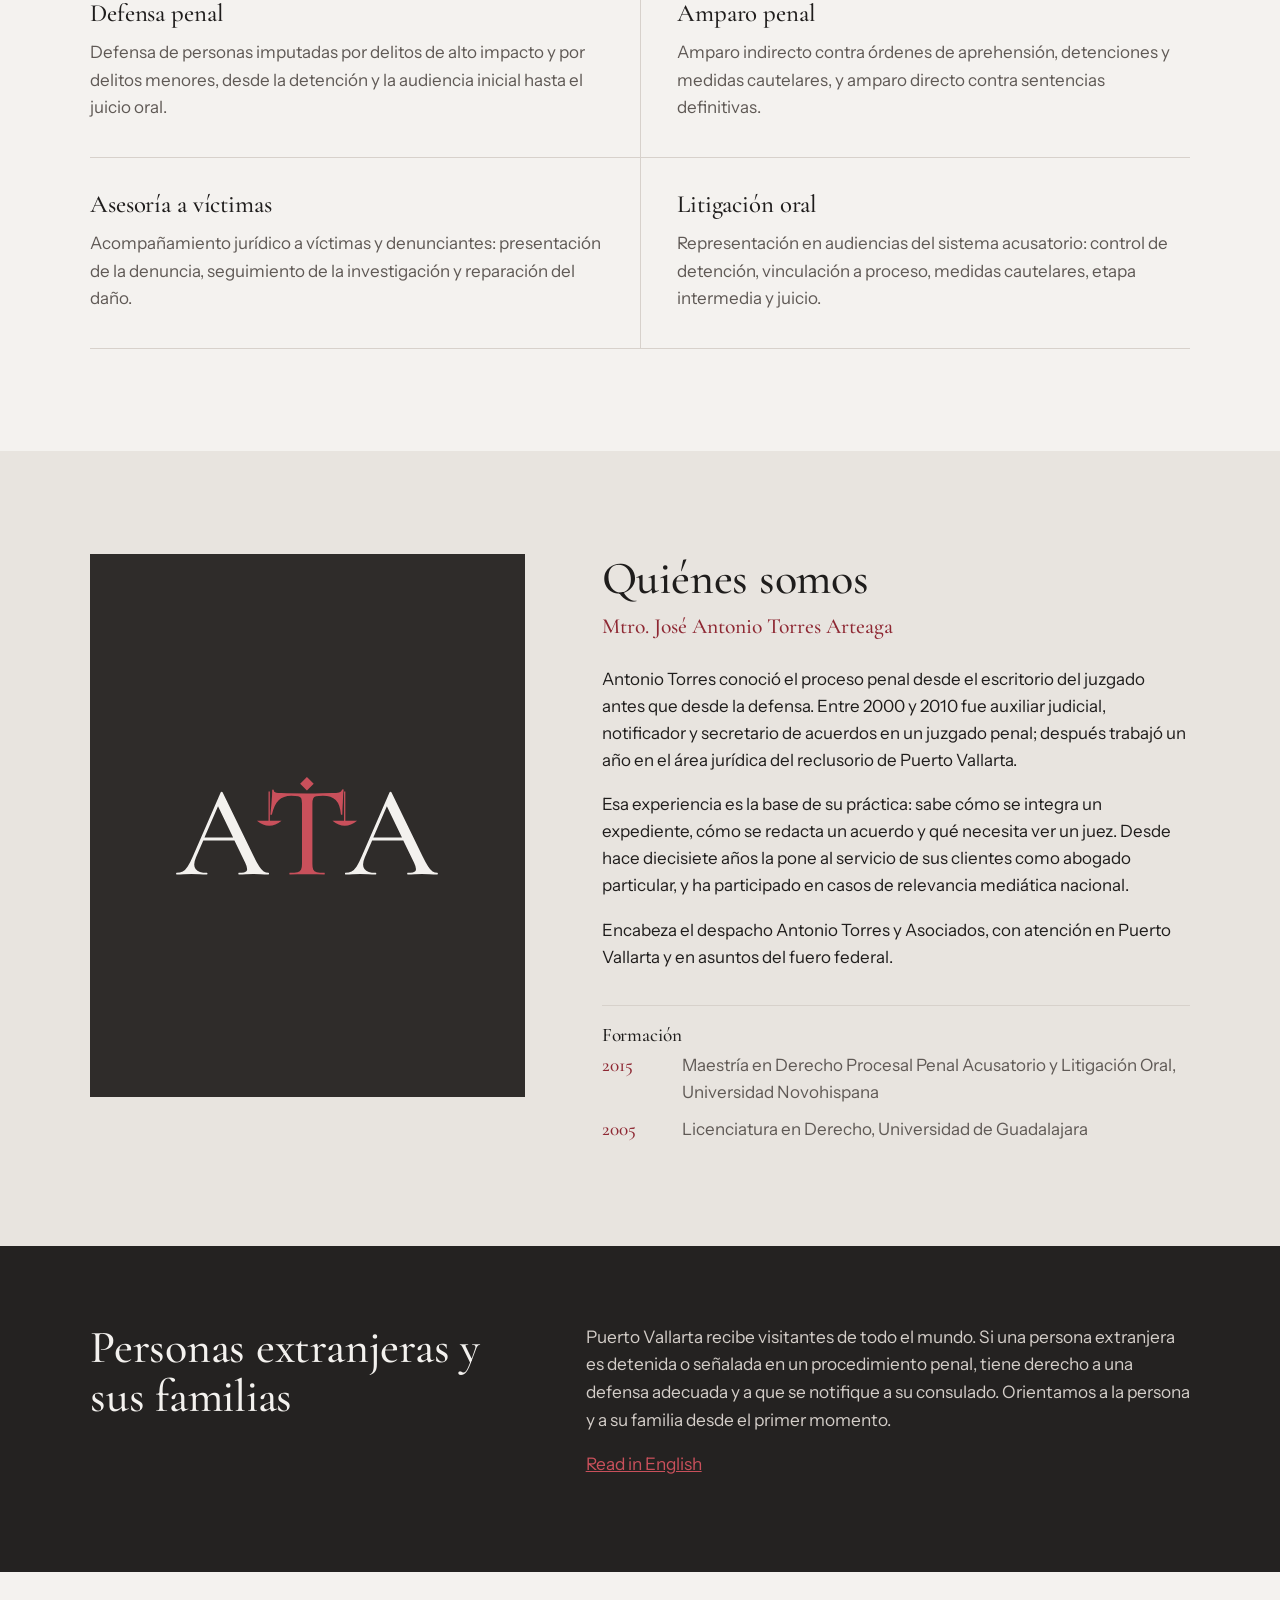
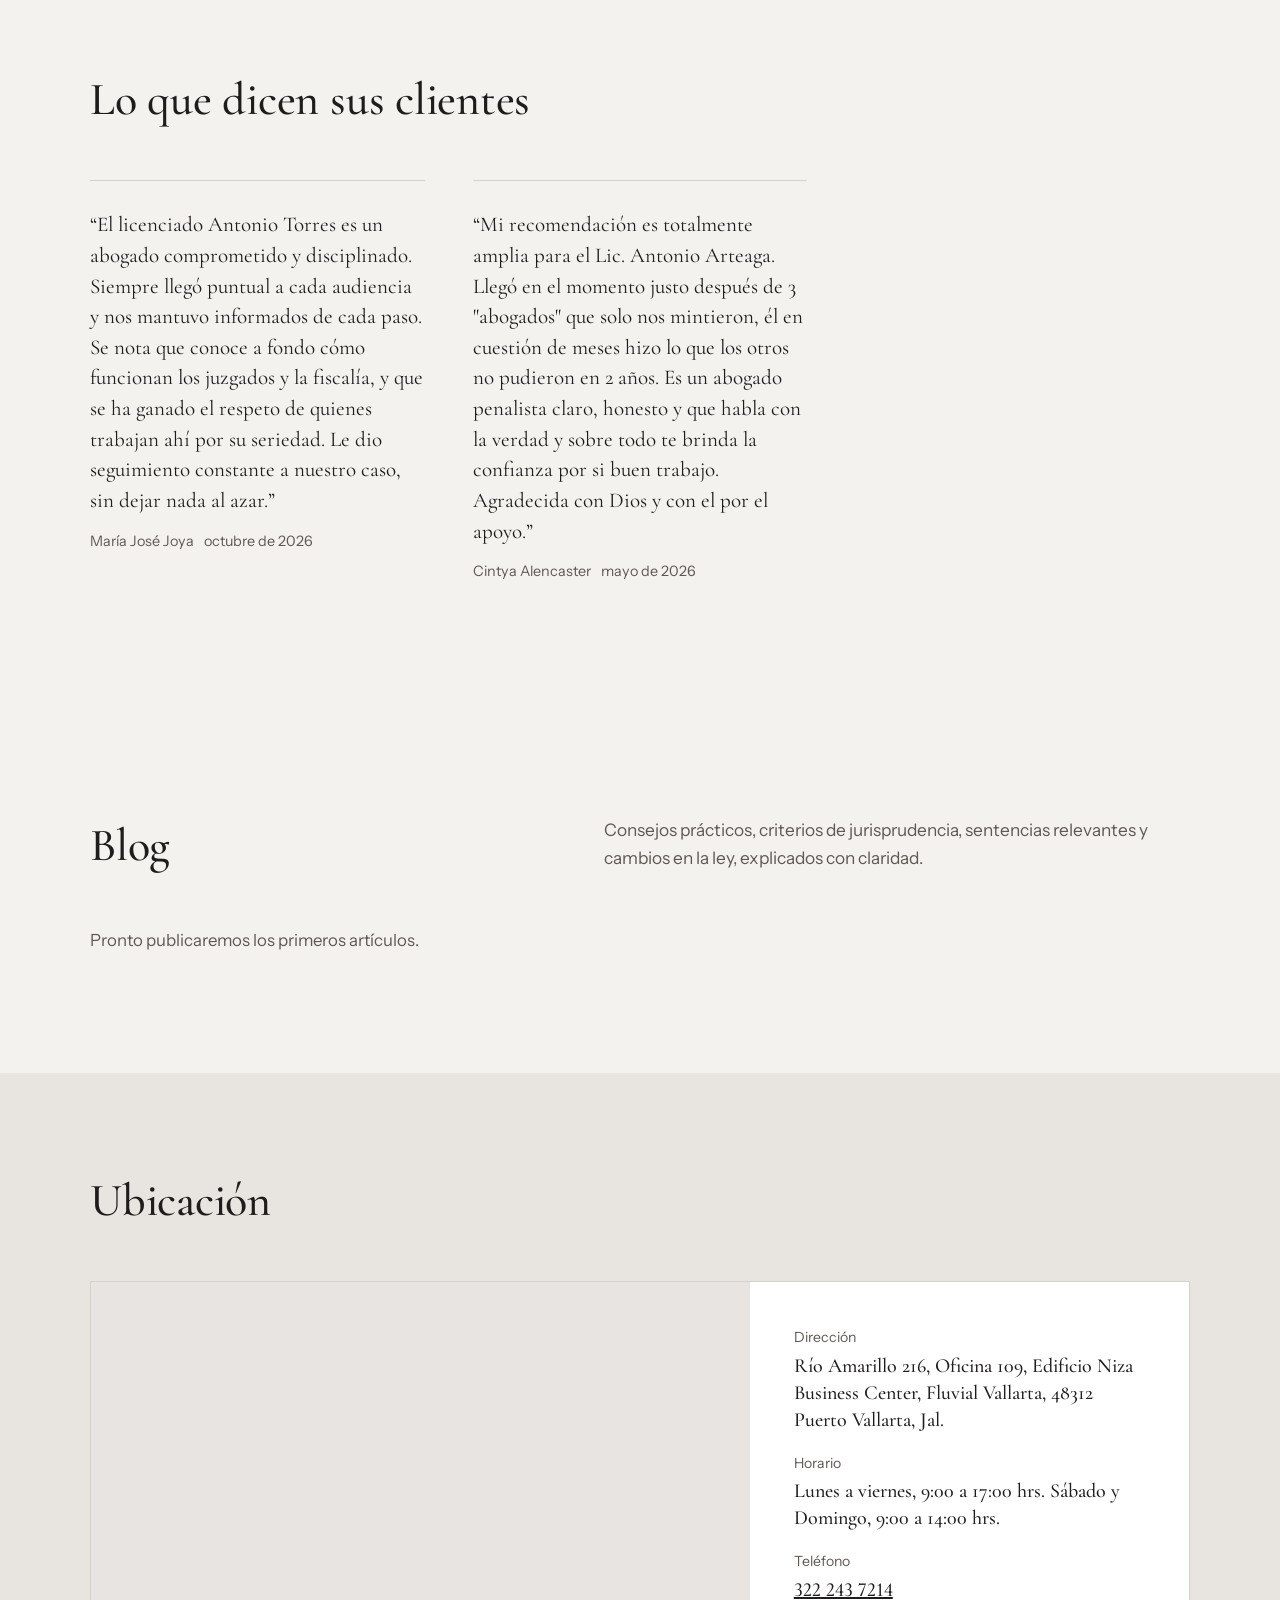
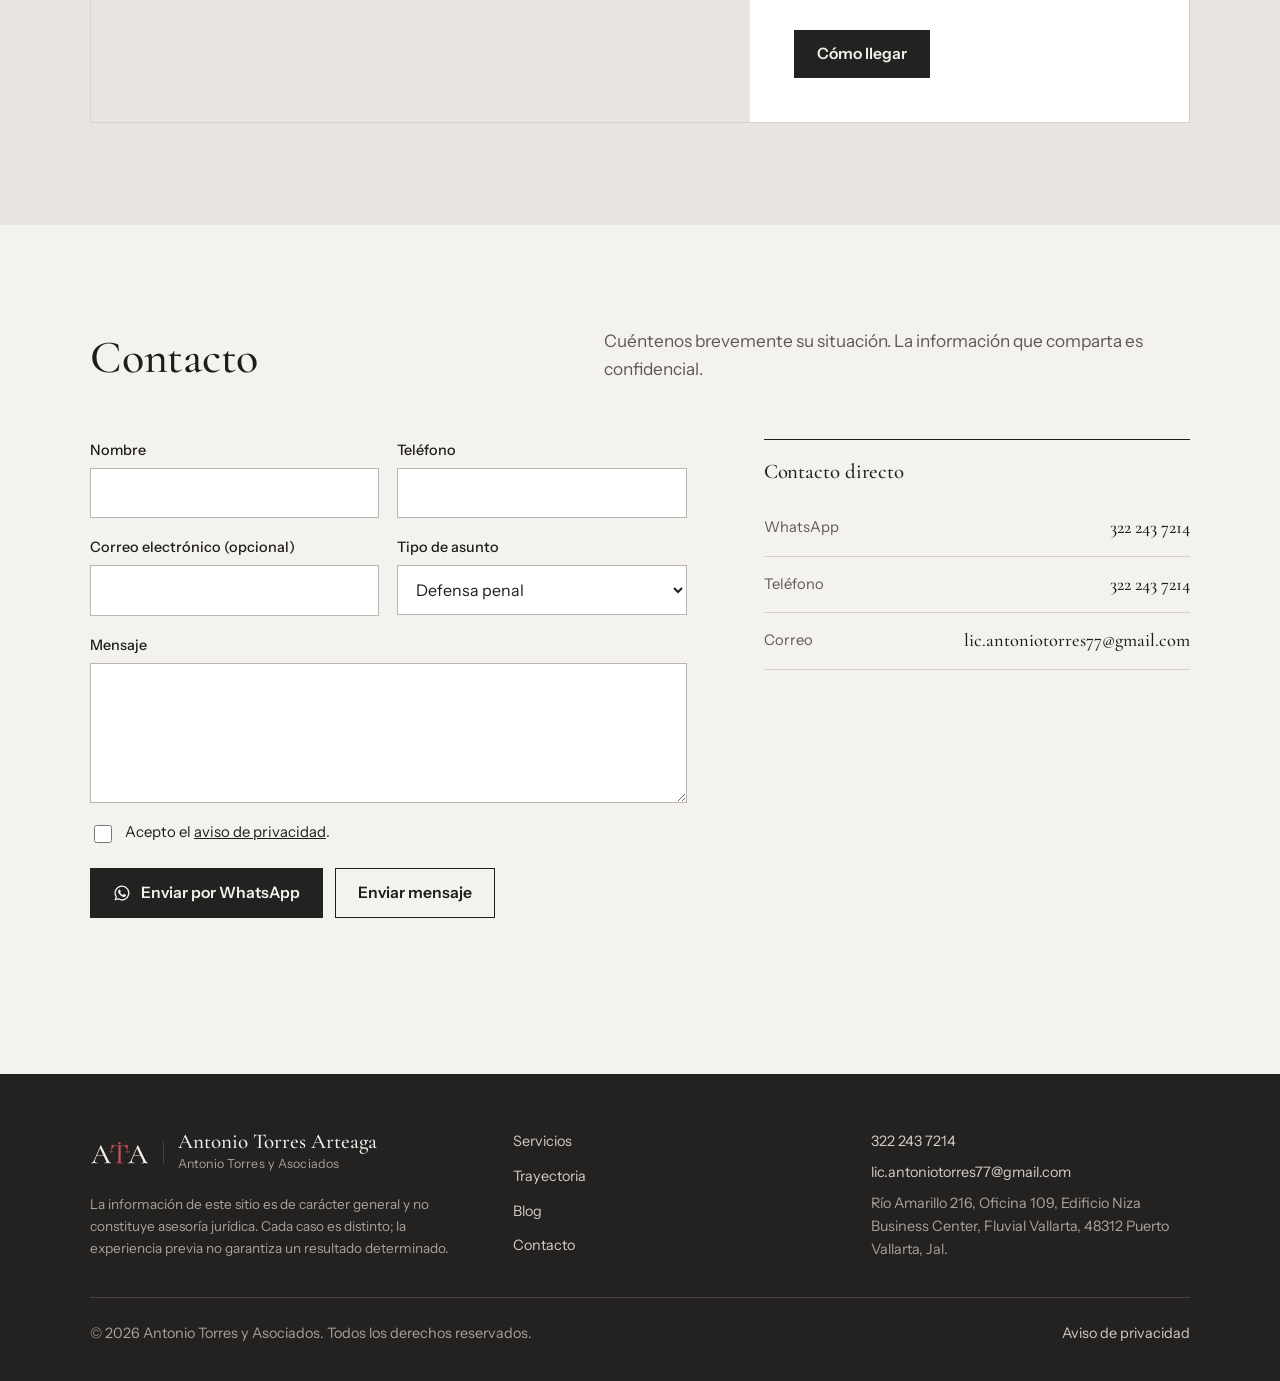
==== commit 73ea209c: "Publicación desde el panel · 2026-10-29 11:05" ====
--- a/index.html
+++ b/index.html
@@ -24,7 +24,7 @@
 <link rel="preconnect" href="https://fonts.googleapis.com">
 <link rel="preconnect" href="https://fonts.gstatic.com" crossorigin>
 <link href="https://fonts.googleapis.com/css2?family=Cormorant+Garamond:ital,wght@0,500;0,600;1,500&family=Instrument+Sans:wght@400;500;600&display=swap" rel="stylesheet">
-<link rel="stylesheet" href="/assets/site.css?v=93161700">
+<link rel="stylesheet" href="/assets/site.css?v=93529087">
 <script type="application/ld+json">{"@context":"https://schema.org","@type":"Attorney","@id":"https://ata.mx/#despacho","name":"Antonio Torres Arteaga · Antonio Torres y Asociados","alternateName":"Antonio Torres y Asociados","description":"Defensa penal, amparo penal y asesoría jurídica a víctimas en Puerto Vallarta. Más de 26 años en el sistema de justicia penal, fuero común y federal.","url":"https://ata.mx/","areaServed":[{"@type":"City","name":"Puerto Vallarta"},{"@type":"State","name":"Jalisco"}],"knowsAbout":["Derecho penal","Amparo penal","Sistema penal acusatorio","Litigación oral"],"founder":{"@type":"Person","name":"José Antonio Torres Arteaga","jobTitle":"Abogado penalista","alumniOf":[{"@type":"CollegeOrUniversity","name":"Universidad de Guadalajara"},{"@type":"CollegeOrUniversity","name":"Universidad Novohispana"}]},"telephone":"+523222437214","email":"lic.antoniotorres77@gmail.com","address":{"@type":"PostalAddress","streetAddress":"Río Amarillo 216, Oficina 109, Edificio Niza Business Center, Fluvial Vallarta","addressLocality":"Puerto Vallarta","addressRegion":"Jalisco","addressCountry":"MX","postalCode":"48312"},"image":"https://ata.mx/assets/img/20261027-135233-abogado-antonio-torres-arteaga-retrato-corporativo.jpg","sameAs":["https://maps.app.goo.gl/p3qq6KmUk7NSALbJA"]}</script>
 </head>
 <body data-api="https://script.google.com/macros/s/AKfycbz2CCUZjYYO8m5FiT7aGrvQxWlBGZ-uTiWdEAHfwQ2h37PKjHYcOq7zwsGU9koDA2ZB/exec">
@@ -134,7 +134,7 @@
       <div class="links"><a data-gurl href="https://maps.app.goo.gl/p3qq6KmUk7NSALbJA" target="_blank" rel="noopener">Ver todas las opiniones en Google</a><a data-gurl data-write href="https://maps.app.goo.gl/p3qq6KmUk7NSALbJA" target="_blank" rel="noopener">Dejar una opinión</a></div>
     </div>
     <div class="quotes" id="quotes">
-      <blockquote class="quote"><p>“El licenciado Antonio Torres es un abogado comprometido y disciplinado. Siempre llegó puntual a cada audiencia y nos mantuvo informados de cada paso. Se nota que conoce a fondo cómo funcionan los juzgados y la fiscalía, y que se ha ganado el respeto de quienes trabajan ahí por su seriedad. Le dio seguimiento constante a nuestro caso, sin dejar nada al azar.”</p><footer><span>María José  Joya</span><span>octubre de 2026</span></footer></blockquote>
+      <blockquote class="quote"><p>“El licenciado Antonio Torres es un abogado comprometido y disciplinado. Siempre llegó puntual a cada audiencia y nos mantuvo informados de cada paso. Se nota que conoce a fondo cómo funcionan los juzgados y la fiscalía, y que se ha ganado el respeto de quienes trabajan ahí por su seriedad. Le dio seguimiento constante a nuestro caso, sin dejar nada al azar.”</p><footer><span>María José  Joya</span><span>octubre de 2026</span></footer></blockquote><blockquote class="quote"><p>“Mi recomendación es totalmente amplia para el Lic. Antonio Arteaga. Llegó en el momento justo después de 3 &quot;abogados&quot; que solo nos mintieron,  él en cuestión de meses hizo lo que los otros no pudieron en 2 años. Es un abogado penalista claro, honesto y que habla con la verdad y sobre todo te brinda la confianza por si buen trabajo. Agradecida con Dios y con el por el apoyo.”</p><footer><span>Cintya Alencaster</span><span>mayo de 2026</span></footer></blockquote>
     </div>
     <p class="g-attr" id="g-attr" hidden>Opiniones publicadas en Google</p>
     <div id="g-reviews"></div>
@@ -229,6 +229,6 @@
 </footer>
 <a class="wa-float" href="https://wa.me/523222437214?text=Hola%2C%20quisiera%20una%20asesor%C3%ADa%20con%20el%20Mtro.%20Antonio%20Torres." target="_blank" rel="noopener" aria-label="WhatsApp"><svg><use href="#i-wa"/></svg></a>
 <script type="application/json" id="t-js">{"invalid":"Escriba su nombre, un teléfono y su mensaje, y acepte el aviso de privacidad.","sending":"Enviando…","ok":"Mensaje recibido. Le contactaremos a la brevedad.","error":"No se pudo enviar el mensaje. Escríbanos por WhatsApp o llámenos.","greeting":"Hola, quisiera una asesoría con el Mtro. Antonio Torres."}</script>
-<script src="/assets/site.js?v=93161700" defer></script>
+<script src="/assets/site.js?v=93529087" defer></script>
 </body>
 </html>
